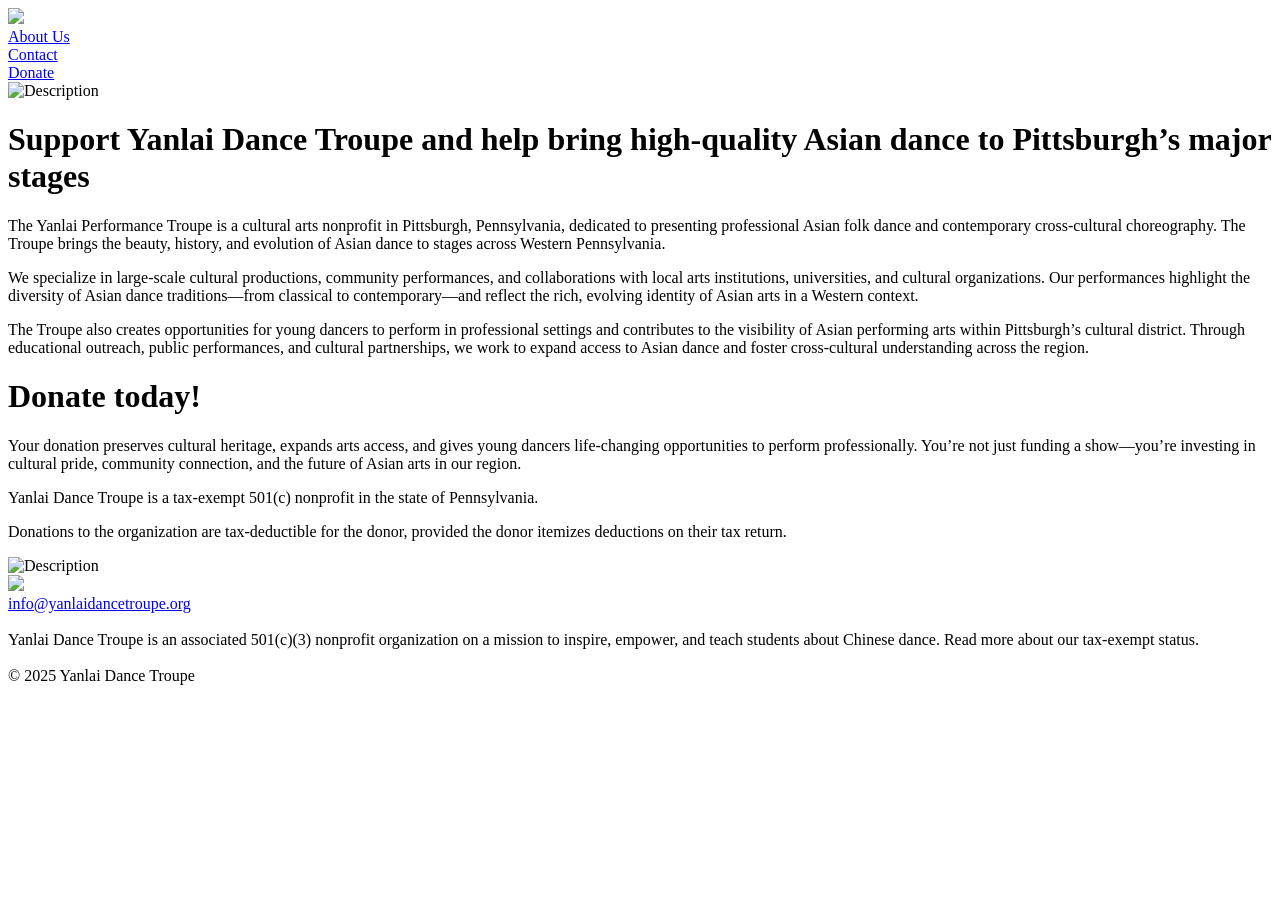
==== index.html @ 10db79b3 "Add files via upload" ====
<!DOCTYPE html>
<html>
<head>
	<title>Yanlai Dance Troupe</title>
	<meta name="viewport" content="width=device-width, initial-scale=1.0">
	
	<link rel="icon" type="image/x-icon" hred="resources/fav.ico">
	<link href="css/styles.css" rel="stylesheet">
</head>

<body>
	<div id="nav">
		<div class="logo">
			<a href="index.html"><img src="resources/logo.png" width="100%"></a></div>
					<div class="page">       </div>
		<div class="page"><a href="info.html">About Us</a></div>
		<div class="page"><a href="contact.html">Contact</a></div>
		<div class="page"><a href="donate.html">Donate</a></div>


	</div>
	
	<div class="container">
  	<img src="resources/hero.jpg" alt="Description" style="width:100%;">
  <div class="overlay-text"><h1>Support Yanlai Dance Troupe and help bring high-quality Asian dance to Pittsburgh’s major stages</h1></div>
</div>
	
	<div class="text">
	
	
	<p>
The Yanlai Performance Troupe is a cultural arts nonprofit in Pittsburgh, Pennsylvania, dedicated to presenting professional Asian folk dance and contemporary cross-cultural choreography. The Troupe brings the beauty, history, and evolution of Asian dance to stages across Western Pennsylvania.
</p>
<p>
We specialize in large-scale cultural productions, community performances, and collaborations with local arts institutions, universities, and cultural organizations. Our performances highlight the diversity of Asian dance traditions—from classical to contemporary—and reflect the rich, evolving identity of Asian arts in a Western context.
</p>
</p>
The Troupe also creates opportunities for young dancers to perform in professional settings and contributes to the visibility of Asian performing arts within Pittsburgh’s cultural district. Through educational outreach, public performances, and cultural partnerships, we work to expand access to Asian dance and foster cross-cultural understanding across the region.
</p>
<h1> Donate today!</h1>
	<p>
Your donation preserves cultural heritage, expands arts access, and gives young dancers life-changing opportunities to perform professionally. You’re not just funding a show—you’re investing in cultural pride, community connection, and the future of Asian arts in our region.</p>
<p>
Yanlai Dance Troupe is a tax-exempt 501(c) nonprofit in the state of Pennsylvania.</p>
<p>
Donations to the organization are tax-deductible for the donor, provided the donor itemizes deductions on their tax return.</p>
</div>

	<img src="resources/watersleeve.jpg" alt="Description" >


	
<div class="footer">
<div class="logo2">
<a href="index.html"><img src="resources/logo2.png"></a></div>
<a href="mailto:info@yanlaidancetroupe.org">info@yanlaidancetroupe.org</a>
<br><br>
Yanlai Dance Troupe is an associated 501(c)(3) nonprofit organization on a mission to inspire, empower, and teach students about Chinese dance. Read more about our tax-exempt status. <br><br>© 2025  Yanlai Dance Troupe
</div>
</body>
</html>
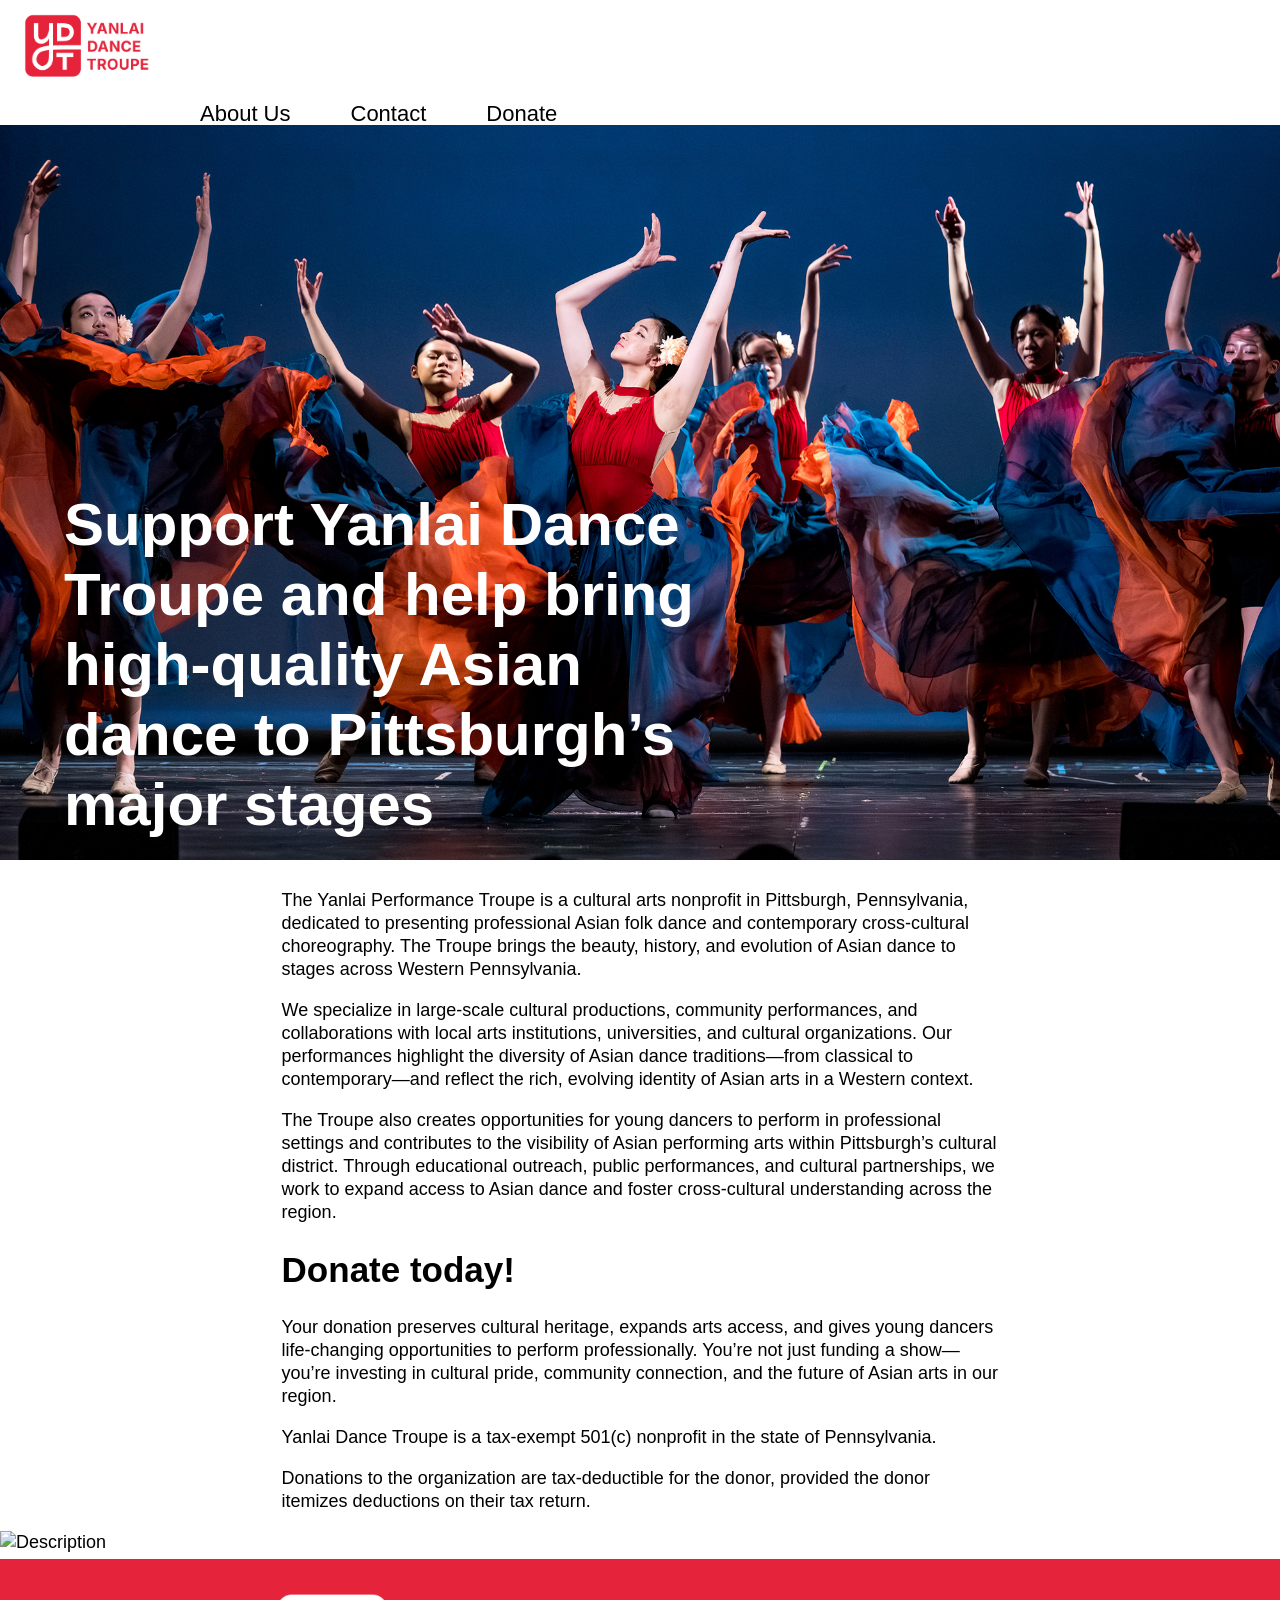
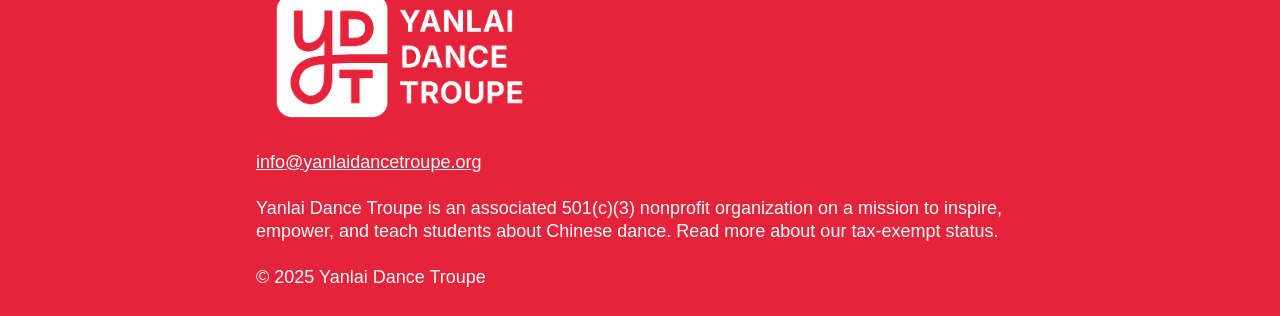
==== commit d78439d6: "Add files via upload" ====
--- a/index.html
+++ b/index.html
@@ -3,15 +3,14 @@
 <head>
 	<title>Yanlai Dance Troupe</title>
 	<meta name="viewport" content="width=device-width, initial-scale=1.0">
-	
-	<link rel="icon" type="image/x-icon" hred="resources/fav.ico">
+	<link rel="icon" type="image/x-icon" hred="resources/fav.png">
 	<link href="css/styles.css" rel="stylesheet">
 </head>
 
 <body>
 	<div id="nav">
 		<div class="logo">
-			<a href="index.html"><img src="resources/logo.png" width="100%"></a></div>
+			<a href="index.html"><img src="resources/logo.png" width="100%" ></a></div>
 					<div class="page">       </div>
 		<div class="page"><a href="info.html">About Us</a></div>
 		<div class="page"><a href="contact.html">Contact</a></div>
@@ -21,7 +20,7 @@
 	</div>
 	
 	<div class="container">
-  	<img src="resources/hero.jpg" alt="Description" style="width:100%;">
+  	<img src="resources/hero.jpg" alt="Description" style="width:100%;" alt="girls in blue and orange skirts dancing">
   <div class="overlay-text"><h1>Support Yanlai Dance Troupe and help bring high-quality Asian dance to Pittsburgh’s major stages</h1></div>
 </div>
 	
--- a/css/styles.css
+++ b/css/styles.css
@@ -0,0 +1,204 @@
+body{
+	margin:0;
+	font-family: sans-serif;
+	font-size: 18px;
+	line-height: 23px;
+	font-weight: 500;
+	background: white;
+}
+a{	color: black;
+	text-decoration: underline;}
+a:hover{
+	
+	cursor: pointer;	}
+
+#nav{
+	width:100%;
+	display:table-cell;
+	font-size:22px;
+	}
+#nav a{
+	text-decoration:none;
+	}
+
+.qr{
+	width:150px;}
+
+.logo{
+	max-width:150px;
+	display:table-cell;
+	padding: 5px;
+	padding-left: 15px;
+	}
+	
+.page{
+	max-width:20%;
+	display:table-cell;
+	text-decoration:none;
+	text-align: right;
+	padding-right:30px;
+	padding-left: 30px;
+	vertical-align: middle;
+	}
+	
+	
+	
+#donate{
+	width:100px;
+	display:table-cell;
+	background:#e5233a;
+	padding:30px;
+	text-align:center;
+	vertical-align: middle;
+	}
+#donate a{
+color:white;}
+
+
+.overlay-text {
+  position: absolute;
+  top: 50%;
+  left: 50%;
+  transform: translate(-90%, -00%);
+  }
+
+.overlay-text h1{
+color:white;
+font-size: 60px;
+line-height:70px;}
+
+.text{
+padding-left: 22%;
+padding-right:22%;
+}
+
+.centertext{
+padding-left: 22%;
+padding-right:22%;
+text-align:center;}
+
+.col{
+column-count:2;}
+
+.pageheader{
+background:#e5233a;
+color:white;
+margin:0;
+padding:30px;}
+.pageheader h1{
+font-size:50px;
+text-align:center;}
+
+h1{
+font-size:35px;
+line-height:45px;
+font-weight: 880;}
+h2{
+font-size:28px;
+line-height:35px;
+font-weight: 880;}
+
+.footer{
+	width:100%;
+	display:table-cell;
+	padding:15px;
+	padding-left:20%;
+	padding-right:20%;
+	color:#FFFFFF;
+	background: #e5233a;
+	padding-bottom:50px;
+	}
+	
+.logo2{
+	max-width:300px;
+	display:table-cell;
+
+	}
+
+.footer a{
+	color:white;}
+
+
+
+img{width:100%;
+	padding-bottom:5px;
+	}
+
+
+/*for mobile*/
+@media only screen and (max-width: 768px) {
+#nav{
+	width:100%;
+	display:table-cell;
+	font-size:18px;
+	padding-left:20px;
+	padding-bottom:20px;
+	}
+
+.page{
+	max-width:20%;
+	display:table-row;
+	text-decoration:none;
+	text-align: left;	;
+	padding-right:30px;
+	padding-left: 30px;
+	}
+	
+.logo{
+	max-width:150px;
+	padding:0;
+	}
+	
+.text{
+padding-left: 3%;
+padding-right:3%;
+}
+
+.centertext{
+padding-left: 3%;
+padding-right:3%;
+}
+
+.footer{
+	width:100%;
+	display:table-cell;
+	padding:15px;
+	padding-left:3%;
+	padding-right:3%;
+	color:#FFFFFF;
+	background: #e5233a;
+	padding-bottom:50px;
+	}
+	
+.overlay-text {
+  position: absolute;
+  top: 50%;
+  left: 50%;
+  transform: translate(-90%, -80%);
+  }
+
+.overlay-text h1{
+color:white;
+font-size: 25px;
+line-height:35px;}
+
+
+h1{
+font-size:30px;
+line-height:40px;}
+
+h2{
+font-size:24px;
+line-height:30px;}
+
+.pageheader{
+padding:15px;}
+.pageheader h1{
+font-size:40px;
+text-align:center;}
+
+.col{
+column-count:1;
+padding-left:3%;
+padding-right:3%;
+}
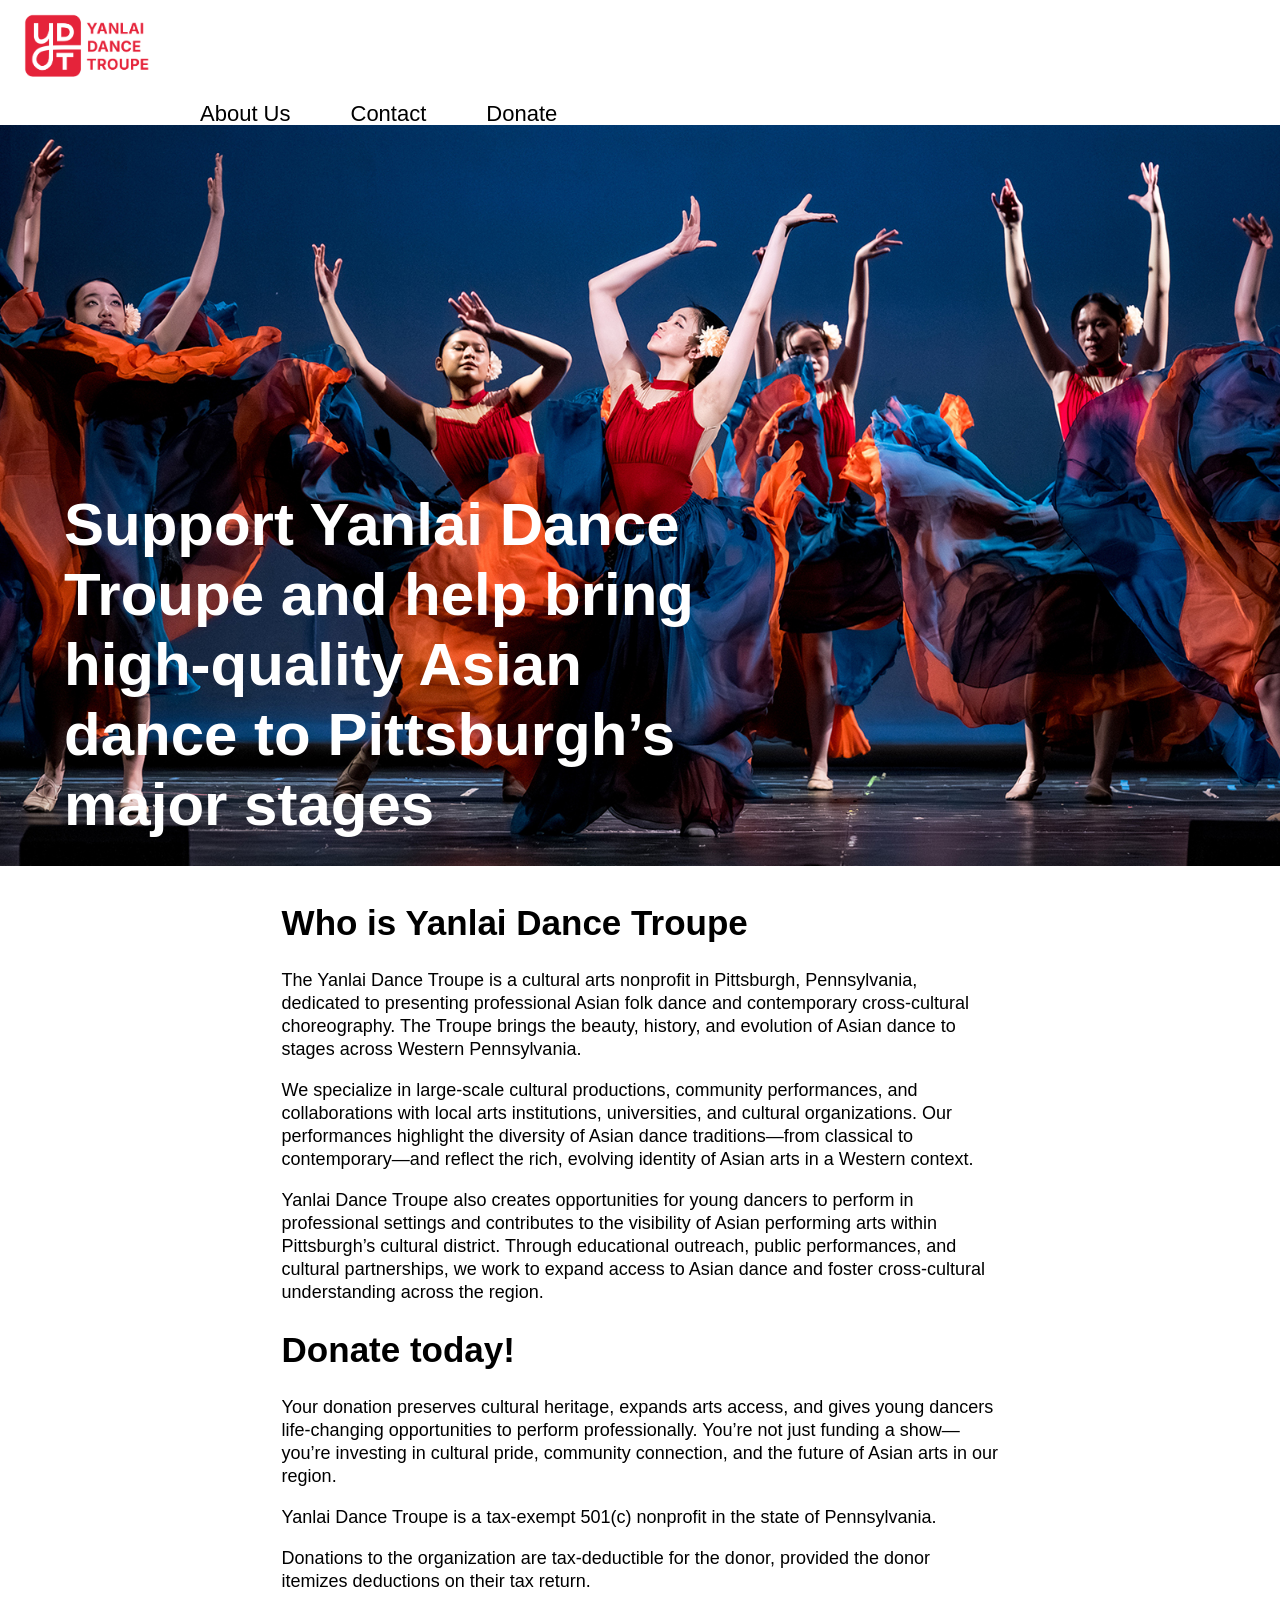
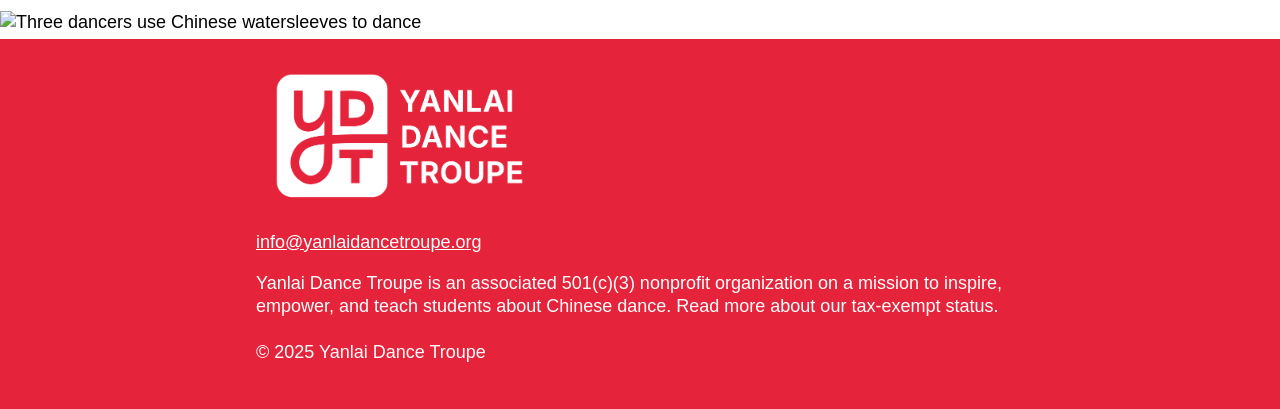
==== commit 0b4da43a: "Add files via upload" ====
--- a/index.html
+++ b/index.html
@@ -26,15 +26,15 @@
 	
 	<div class="text">
 	
-	
+	<h1>Who is Yanlai Dance Troupe</h1>
 	<p>
-The Yanlai Performance Troupe is a cultural arts nonprofit in Pittsburgh, Pennsylvania, dedicated to presenting professional Asian folk dance and contemporary cross-cultural choreography. The Troupe brings the beauty, history, and evolution of Asian dance to stages across Western Pennsylvania.
+The Yanlai Dance Troupe is a cultural arts nonprofit in Pittsburgh, Pennsylvania, dedicated to presenting professional Asian folk dance and contemporary cross-cultural choreography. The Troupe brings the beauty, history, and evolution of Asian dance to stages across Western Pennsylvania.
 </p>
 <p>
 We specialize in large-scale cultural productions, community performances, and collaborations with local arts institutions, universities, and cultural organizations. Our performances highlight the diversity of Asian dance traditions—from classical to contemporary—and reflect the rich, evolving identity of Asian arts in a Western context.
 </p>
 </p>
-The Troupe also creates opportunities for young dancers to perform in professional settings and contributes to the visibility of Asian performing arts within Pittsburgh’s cultural district. Through educational outreach, public performances, and cultural partnerships, we work to expand access to Asian dance and foster cross-cultural understanding across the region.
+Yanlai Dance Troupe also creates opportunities for young dancers to perform in professional settings and contributes to the visibility of Asian performing arts within Pittsburgh’s cultural district. Through educational outreach, public performances, and cultural partnerships, we work to expand access to Asian dance and foster cross-cultural understanding across the region.
 </p>
 <h1> Donate today!</h1>
 	<p>
@@ -43,18 +43,18 @@
 Yanlai Dance Troupe is a tax-exempt 501(c) nonprofit in the state of Pennsylvania.</p>
 <p>
 Donations to the organization are tax-deductible for the donor, provided the donor itemizes deductions on their tax return.</p>
+
 </div>
-
-	<img src="resources/watersleeve.jpg" alt="Description" >
-
+<img src="resources/watersleeve.jpg" alt="Three dancers use Chinese watersleeves to dance" >
 
 	
 <div class="footer">
 <div class="logo2">
 <a href="index.html"><img src="resources/logo2.png"></a></div>
 <a href="mailto:info@yanlaidancetroupe.org">info@yanlaidancetroupe.org</a>
-<br><br>
+<p>
 Yanlai Dance Troupe is an associated 501(c)(3) nonprofit organization on a mission to inspire, empower, and teach students about Chinese dance. Read more about our tax-exempt status. <br><br>© 2025  Yanlai Dance Troupe
+</p>
 </div>
 </body>
 </html>
--- a/css/styles.css
+++ b/css/styles.css
@@ -17,6 +17,8 @@
 	display:table-cell;
 	font-size:22px;
 	}
+
+
 #nav a{
 	text-decoration:none;
 	}
@@ -79,6 +81,22 @@
 
 .col{
 column-count:2;}
+
+.coltext{
+	margin-right: 20%;
+	padding-top: 10%;
+}
+
+.icons{
+	padding-bottom: 50px;
+}
+
+.icon{
+	width: 50px;
+	display: table-cell;
+	text-align: center;
+	padding-right: 10px;
+}
 
 .pageheader{
 background:#e5233a;
@@ -99,8 +117,6 @@
 font-weight: 880;}
 
 .footer{
-	width:100%;
-	display:table-cell;
 	padding:15px;
 	padding-left:20%;
 	padding-right:20%;
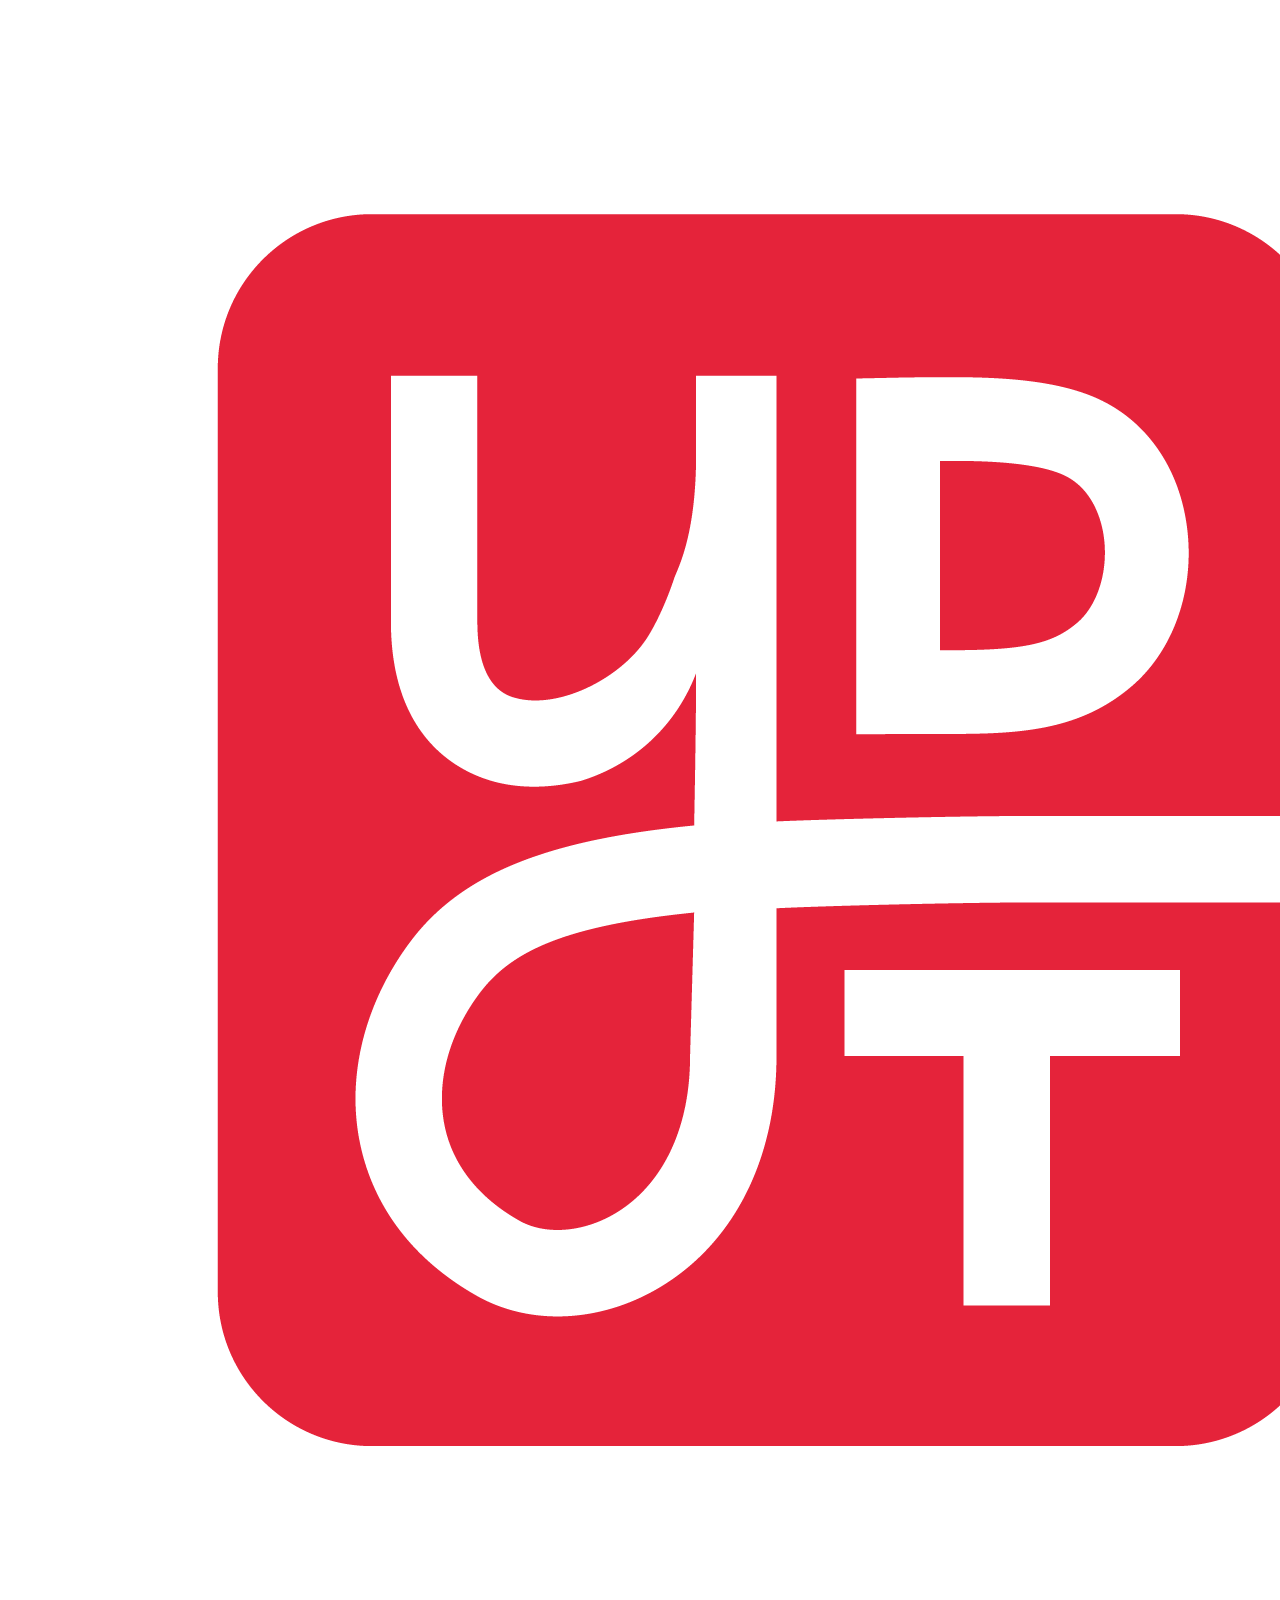
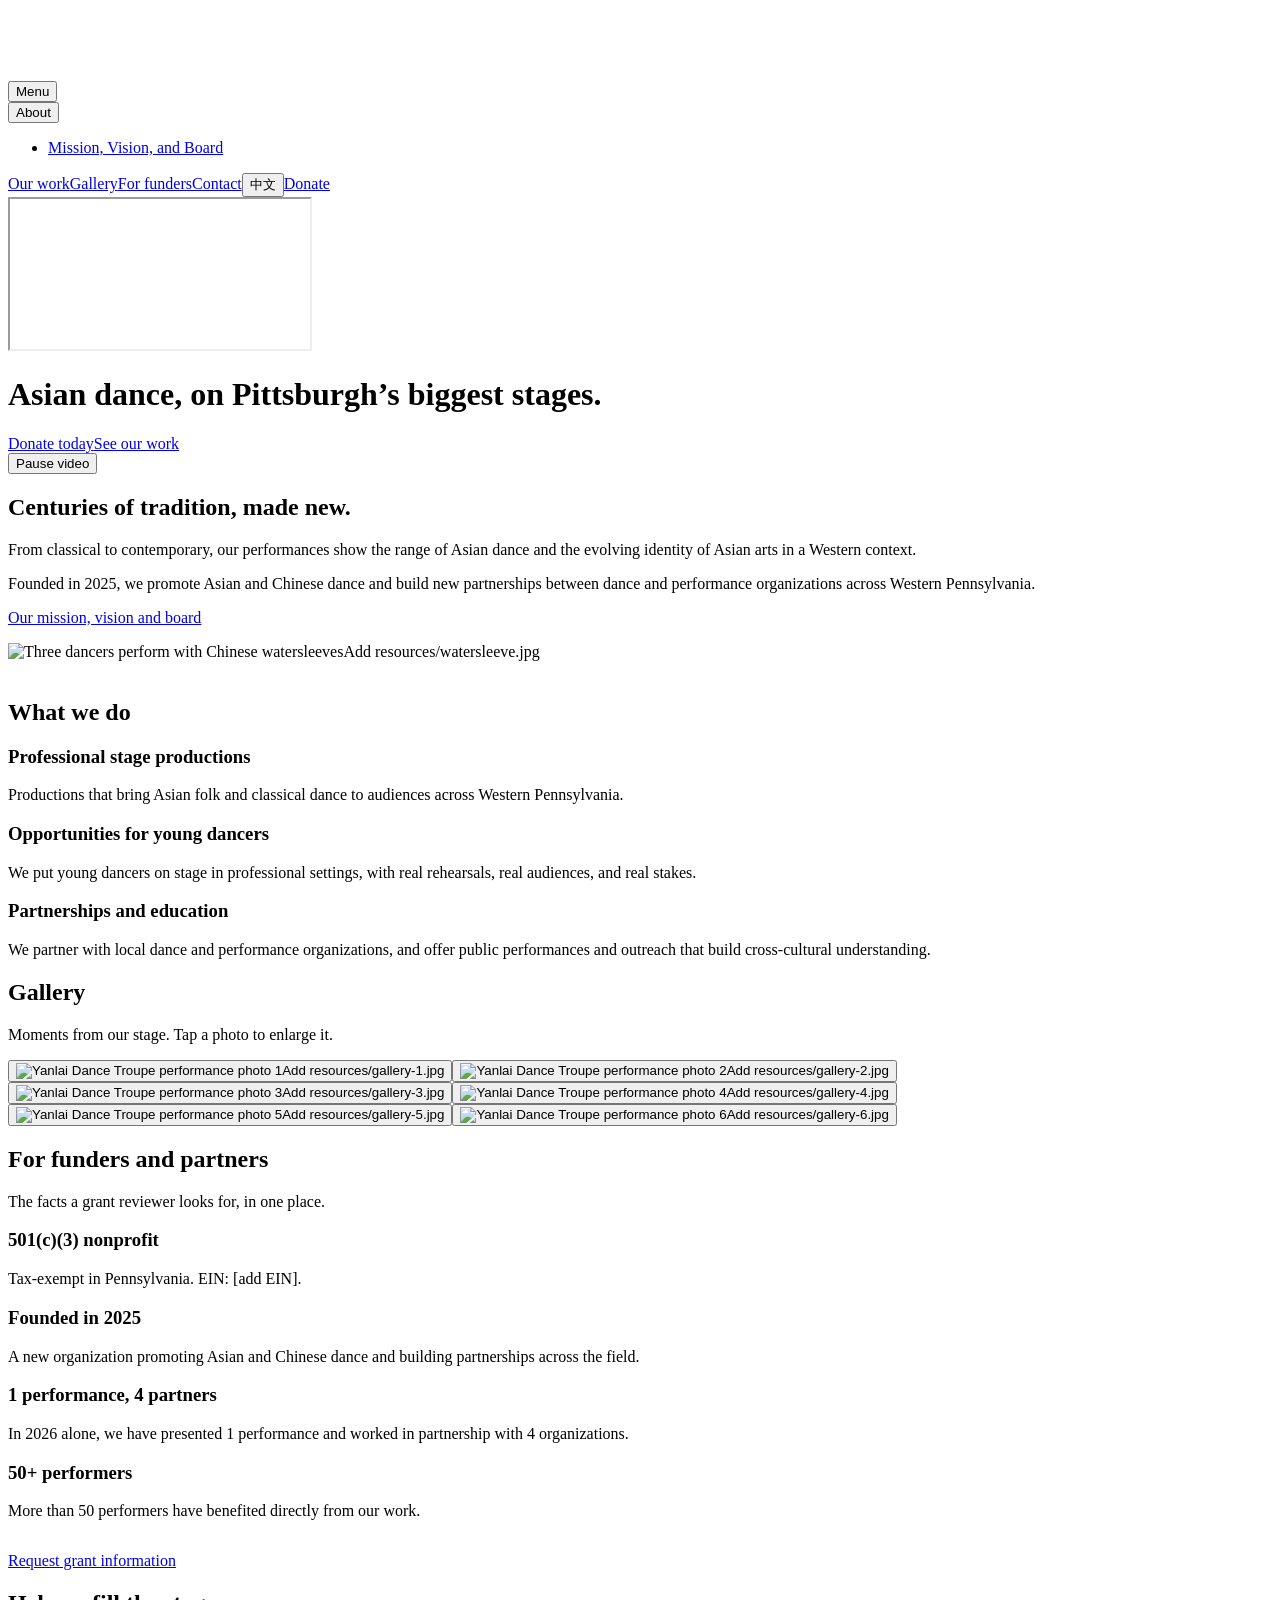
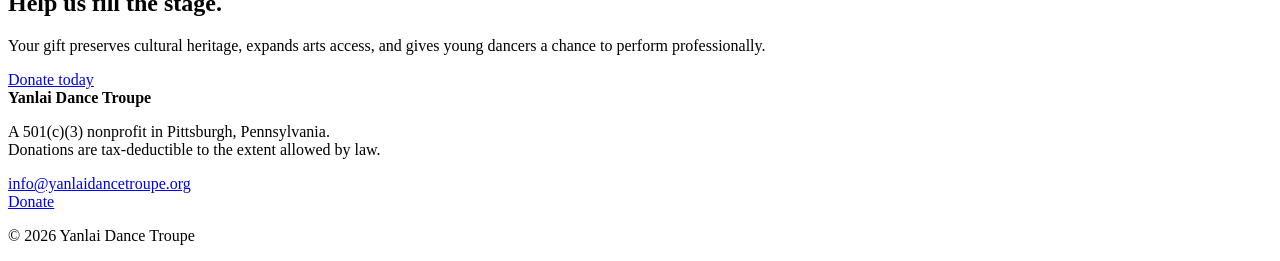
==== commit d1676f60: "Add files via upload" ====
--- a/index.html
+++ b/index.html
@@ -1,60 +1,21 @@
-<!DOCTYPE html>
-<html>
-<head>
-	<title>Yanlai Dance Troupe</title>
-	<meta name="viewport" content="width=device-width, initial-scale=1.0">
-	<link rel="icon" type="image/x-icon" hred="resources/fav.png">
-	<link href="css/styles.css" rel="stylesheet">
-</head>
-
-<body>
-	<div id="nav">
-		<div class="logo">
-			<a href="index.html"><img src="resources/logo.png" width="100%" ></a></div>
-					<div class="page">       </div>
-		<div class="page"><a href="info.html">About Us</a></div>
-		<div class="page"><a href="contact.html">Contact</a></div>
-		<div class="page"><a href="donate.html">Donate</a></div>
-
-
-	</div>
-	
-	<div class="container">
-  	<img src="resources/hero.jpg" alt="Description" style="width:100%;" alt="girls in blue and orange skirts dancing">
-  <div class="overlay-text"><h1>Support Yanlai Dance Troupe and help bring high-quality Asian dance to Pittsburgh’s major stages</h1></div>
-</div>
-	
-	<div class="text">
-	
-	<h1>Who is Yanlai Dance Troupe</h1>
-	<p>
-The Yanlai Dance Troupe is a cultural arts nonprofit in Pittsburgh, Pennsylvania, dedicated to presenting professional Asian folk dance and contemporary cross-cultural choreography. The Troupe brings the beauty, history, and evolution of Asian dance to stages across Western Pennsylvania.
-</p>
-<p>
-We specialize in large-scale cultural productions, community performances, and collaborations with local arts institutions, universities, and cultural organizations. Our performances highlight the diversity of Asian dance traditions—from classical to contemporary—and reflect the rich, evolving identity of Asian arts in a Western context.
-</p>
-</p>
-Yanlai Dance Troupe also creates opportunities for young dancers to perform in professional settings and contributes to the visibility of Asian performing arts within Pittsburgh’s cultural district. Through educational outreach, public performances, and cultural partnerships, we work to expand access to Asian dance and foster cross-cultural understanding across the region.
-</p>
-<h1> Donate today!</h1>
-	<p>
-Your donation preserves cultural heritage, expands arts access, and gives young dancers life-changing opportunities to perform professionally. You’re not just funding a show—you’re investing in cultural pride, community connection, and the future of Asian arts in our region.</p>
-<p>
-Yanlai Dance Troupe is a tax-exempt 501(c) nonprofit in the state of Pennsylvania.</p>
-<p>
-Donations to the organization are tax-deductible for the donor, provided the donor itemizes deductions on their tax return.</p>
-
-</div>
-<img src="resources/watersleeve.jpg" alt="Three dancers use Chinese watersleeves to dance" >
-
-	
-<div class="footer">
-<div class="logo2">
-<a href="index.html"><img src="resources/logo2.png"></a></div>
-<a href="mailto:info@yanlaidancetroupe.org">info@yanlaidancetroupe.org</a>
-<p>
-Yanlai Dance Troupe is an associated 501(c)(3) nonprofit organization on a mission to inspire, empower, and teach students about Chinese dance. Read more about our tax-exempt status. <br><br>© 2025  Yanlai Dance Troupe
-</p>
-</div>
-</body>
-</html>
+<!doctype html><html lang="en"><head><title>Yanlai Dance Troupe | Asian dance in Pittsburgh</title><meta name="description" content="Yanlai Dance Troupe is a Pittsburgh nonprofit presenting professional Asian folk and contemporary dance."><meta charset="utf-8"><meta name="viewport" content="width=device-width,initial-scale=1"><link rel="icon" href="resources/favicon.png" type="image/png"><link rel="icon" href="favicon.ico" sizes="any"><link rel="apple-touch-icon" href="resources/apple-touch-icon.png"><link rel="preconnect" href="https://fonts.googleapis.com"><link rel="preconnect" href="https://fonts.gstatic.com" crossorigin><link href="https://fonts.googleapis.com/css2?family=Archivo:wdth,wght@62..125,400..900&family=Noto+Sans+SC:wght@400;700;900&display=swap" rel="stylesheet"><link rel="stylesheet" href="style.css"></head><body>
+<header><div class="wrap bar"><a class="brand" href="index.html"><img src="resources/logo.png" alt="Yanlai Dance Troupe"></a><button class="menu" aria-expanded="false" aria-label="Menu" data-i18n="menu">Menu</button><nav><div class="dd"><button class="ddb" aria-expanded="false" aria-haspopup="true" data-i18n="n_about">About</button><ul class="ddm"><li><a href="about.html" data-i18n="dd_mvb">Mission, Vision, and Board</a></li></ul></div><a href="index.html#work" data-i18n="n_work">Our work</a><a href="index.html#gallery" data-i18n="n_gal">Gallery</a><a href="index.html#funders" data-i18n="n_fund">For funders</a><a href="index.html#contact" data-i18n="n_contact">Contact</a><button class="lang" id="lang" aria-label="Switch language">中文</button><a class="btn" href="donate.html" data-i18n="n_donate">Donate</a></nav></div></header>
+<main>
+<div class="vhero"><!-- Fallback image if autoplay fails (phones, low-power mode): add resources/hero-fallback.jpg --><div class="vwrap"><iframe id="yt" title="Yanlai Dance Troupe performance highlights" data-src="https://www.youtube.com/embed/o0M8Uhvfxm4?autoplay=1&mute=1&loop=1&playlist=o0M8Uhvfxm4&controls=0&modestbranding=1&playsinline=1&rel=0&iv_load_policy=3&disablekb=1&enablejsapi=1" allow="autoplay; encrypted-media" referrerpolicy="strict-origin-when-cross-origin" tabindex="-1"></iframe></div><div class="vshade"></div><div class="wrap vcopy"><h1 data-i18n="h1">Asian dance, on Pittsburgh&rsquo;s biggest stages.</h1><div class="cta"><a class="btn" href="donate.html" data-i18n="cta1">Donate today</a><a class="btn alt" href="#work" data-i18n="cta2">See our work</a></div></div><button class="vctl" id="vctl" data-i18n="vh_pause">Pause video</button></div>
+<section id="about"><div class="wrap split"><div><h2 data-i18n="a_h">Centuries of tradition, made new.</h2><p class="lead" data-i18n="a_lead">From classical to contemporary, our performances show the range of Asian dance and the evolving identity of Asian arts in a Western context.</p><p style="margin-top:1rem" data-i18n="a_p">Founded in 2025, we promote Asian and Chinese dance and build new partnerships between dance and performance organizations across Western Pennsylvania.</p><p class="more"><a class="btn" href="about.html" data-i18n="a_btn">Our mission, vision and board</a></p></div>
+<div class="pwrap"><div class="photo"><img src="resources/watersleeve.jpg" alt="Three dancers perform with Chinese watersleeves"><span>Add resources/watersleeve.jpg</span></div><img class="mark" src="resources/mark.png" alt="" aria-hidden="true"></div></div></section>
+<section class="do" id="work"><div class="wrap"><h2 data-i18n="w_h">What we do</h2><div class="rows">
+<div class="row"><h3 data-i18n="w1">Professional stage productions</h3><p data-i18n="w1p">Productions that bring Asian folk and classical dance to audiences across Western Pennsylvania.</p></div>
+<div class="row"><h3 data-i18n="w2">Opportunities for young dancers</h3><p data-i18n="w2p">We put young dancers on stage in professional settings, with real rehearsals, real audiences, and real stakes.</p></div>
+<div class="row"><h3 data-i18n="w3">Partnerships and education</h3><p data-i18n="w3p">We partner with local dance and performance organizations, and offer public performances and outreach that build cross-cultural understanding.</p></div></div></div></section>
+<section id="gallery"><div class="wrap"><h2 data-i18n="gal_h">Gallery</h2><p class="lead" data-i18n="gal_p">Moments from our stage. Tap a photo to enlarge it.</p><div class="grid"><button class="g" aria-label="Open photo 1"><img src="resources/gallery-1.jpg" alt="Yanlai Dance Troupe performance photo 1" loading="lazy"><span>Add resources/gallery-1.jpg</span></button><button class="g" aria-label="Open photo 2"><img src="resources/gallery-2.jpg" alt="Yanlai Dance Troupe performance photo 2" loading="lazy"><span>Add resources/gallery-2.jpg</span></button><button class="g" aria-label="Open photo 3"><img src="resources/gallery-3.jpg" alt="Yanlai Dance Troupe performance photo 3" loading="lazy"><span>Add resources/gallery-3.jpg</span></button><button class="g" aria-label="Open photo 4"><img src="resources/gallery-4.jpg" alt="Yanlai Dance Troupe performance photo 4" loading="lazy"><span>Add resources/gallery-4.jpg</span></button><button class="g" aria-label="Open photo 5"><img src="resources/gallery-5.jpg" alt="Yanlai Dance Troupe performance photo 5" loading="lazy"><span>Add resources/gallery-5.jpg</span></button><button class="g" aria-label="Open photo 6"><img src="resources/gallery-6.jpg" alt="Yanlai Dance Troupe performance photo 6" loading="lazy"><span>Add resources/gallery-6.jpg</span></button></div></div></section>
+<section class="stats" id="funders"><div class="wrap"><h2 data-i18n="fu_h">For funders and partners</h2><p class="lead" data-i18n="fu_p">The facts a grant reviewer looks for, in one place.</p><div class="facts">
+<div><h3 data-i18n="fa1">501(c)(3) nonprofit</h3><p data-i18n="fa1p">Tax-exempt in Pennsylvania. EIN: [add EIN].</p></div>
+<div><h3 data-i18n="fa2">Founded in 2025</h3><p data-i18n="fa2p">A new organization promoting Asian and Chinese dance and building partnerships across the field.</p></div>
+<div><h3 data-i18n="fa3">1 performance, 4 partners</h3><p data-i18n="fa3p">In 2026 alone, we have presented 1 performance and worked in partnership with 4 organizations.</p></div>
+<div><h3 data-i18n="fa4">50+ performers</h3><p data-i18n="fa4p">More than 50 performers have benefited directly from our work.</p></div></div>
+<p style="margin-top:2rem"><a class="btn white" href="mailto:info@yanlaidancetroupe.org?subject=Grant%20information%20request" data-i18n="fu_btn">Request grant information</a></p></div></section>
+<section class="give"><!-- Background photo: add resources/give-bg.jpg (tune darkness with --gv-shade in style.css) -->
+<div class="wrap"><h2 data-i18n="g_h">Help us fill the stage.</h2><p class="lead" data-i18n="g_p">Your gift preserves cultural heritage, expands arts access, and gives young dancers a chance to perform professionally.</p><a class="btn white" href="donate.html" data-i18n="cta1">Donate today</a></div></section>
+</main>
+<footer id="contact"><div class="wrap"><div><strong>Yanlai Dance Troupe</strong><p data-i18n="f_org">A 501(c)(3) nonprofit in Pittsburgh, Pennsylvania.<br>Donations are tax-deductible to the extent allowed by law.</p></div><div><p><a href="mailto:info@yanlaidancetroupe.org">info@yanlaidancetroupe.org</a><br><a href="donate.html" data-i18n="n_donate">Donate</a></p><p>&copy; 2026 Yanlai Dance Troupe</p></div></div></footer><dialog id="lb"><button aria-label="Close">&times;</button><img alt=""></dialog><script src="script.js"></script></body></html>
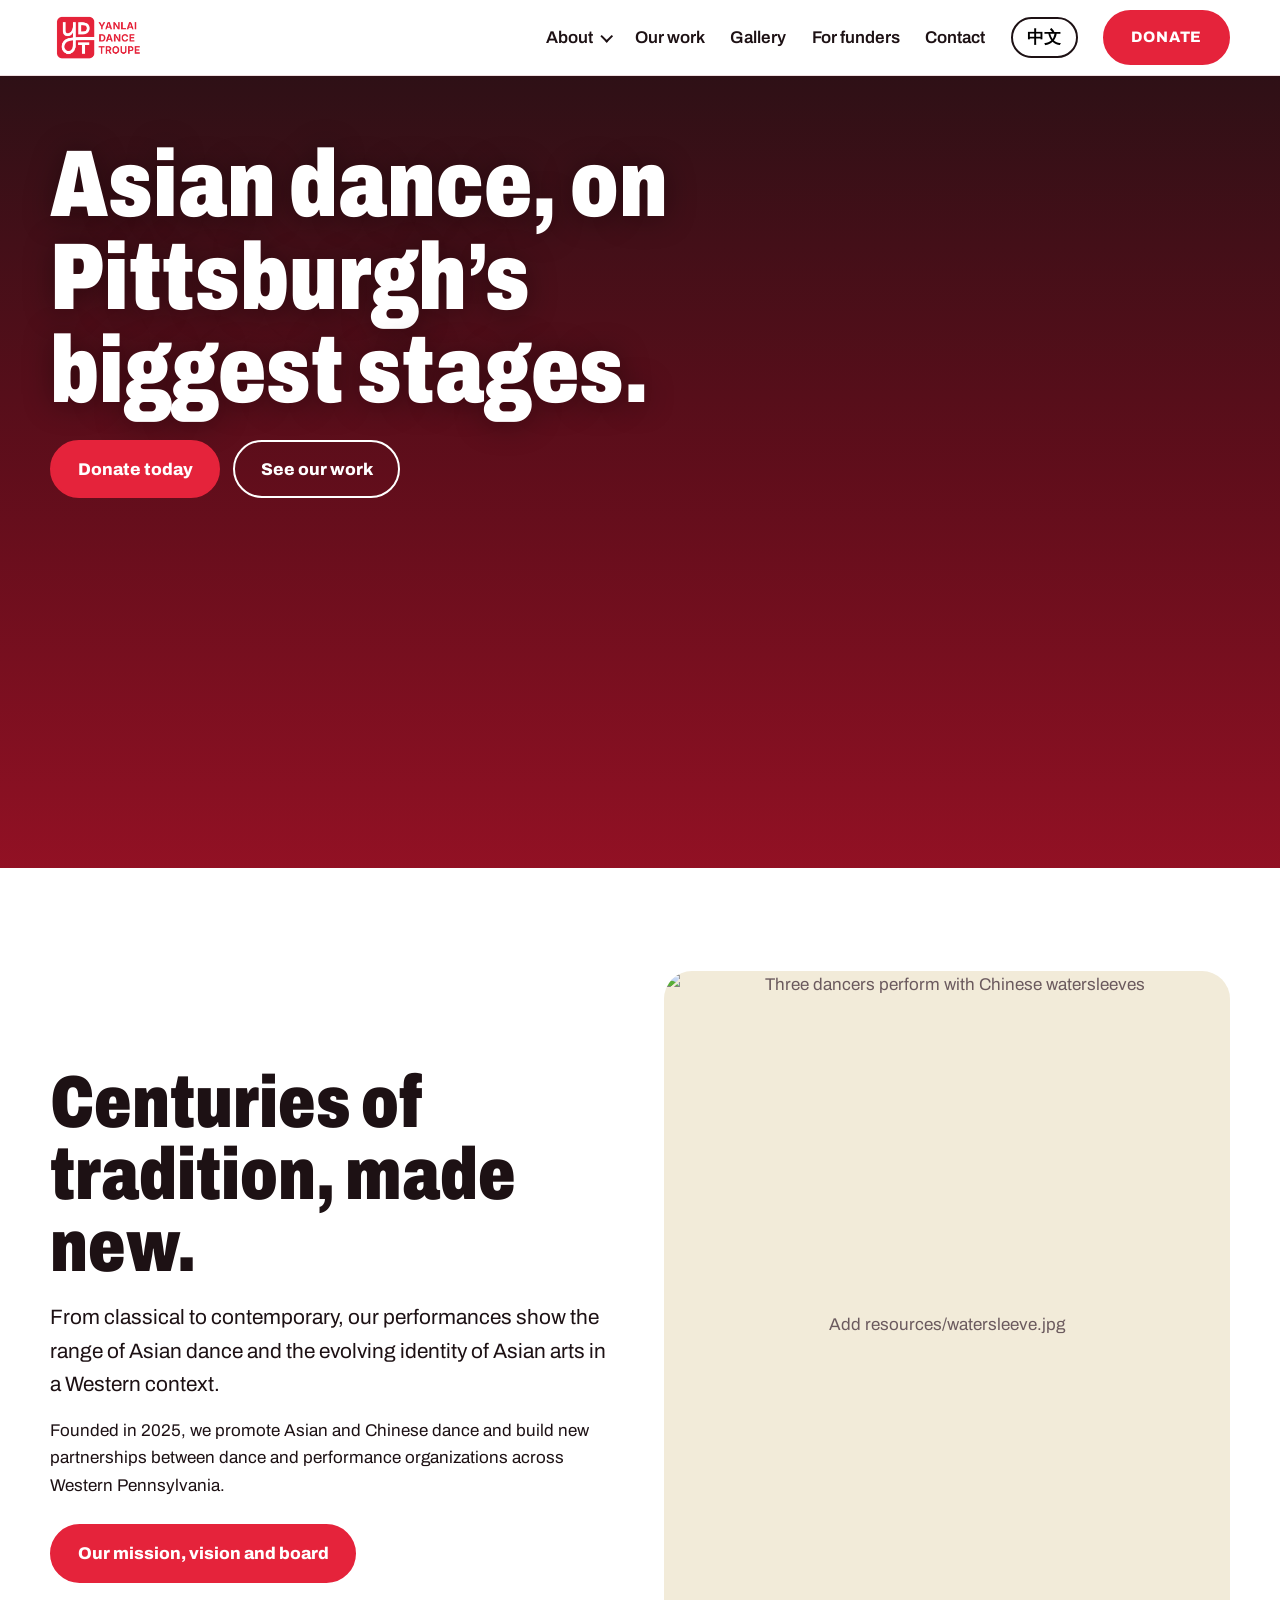
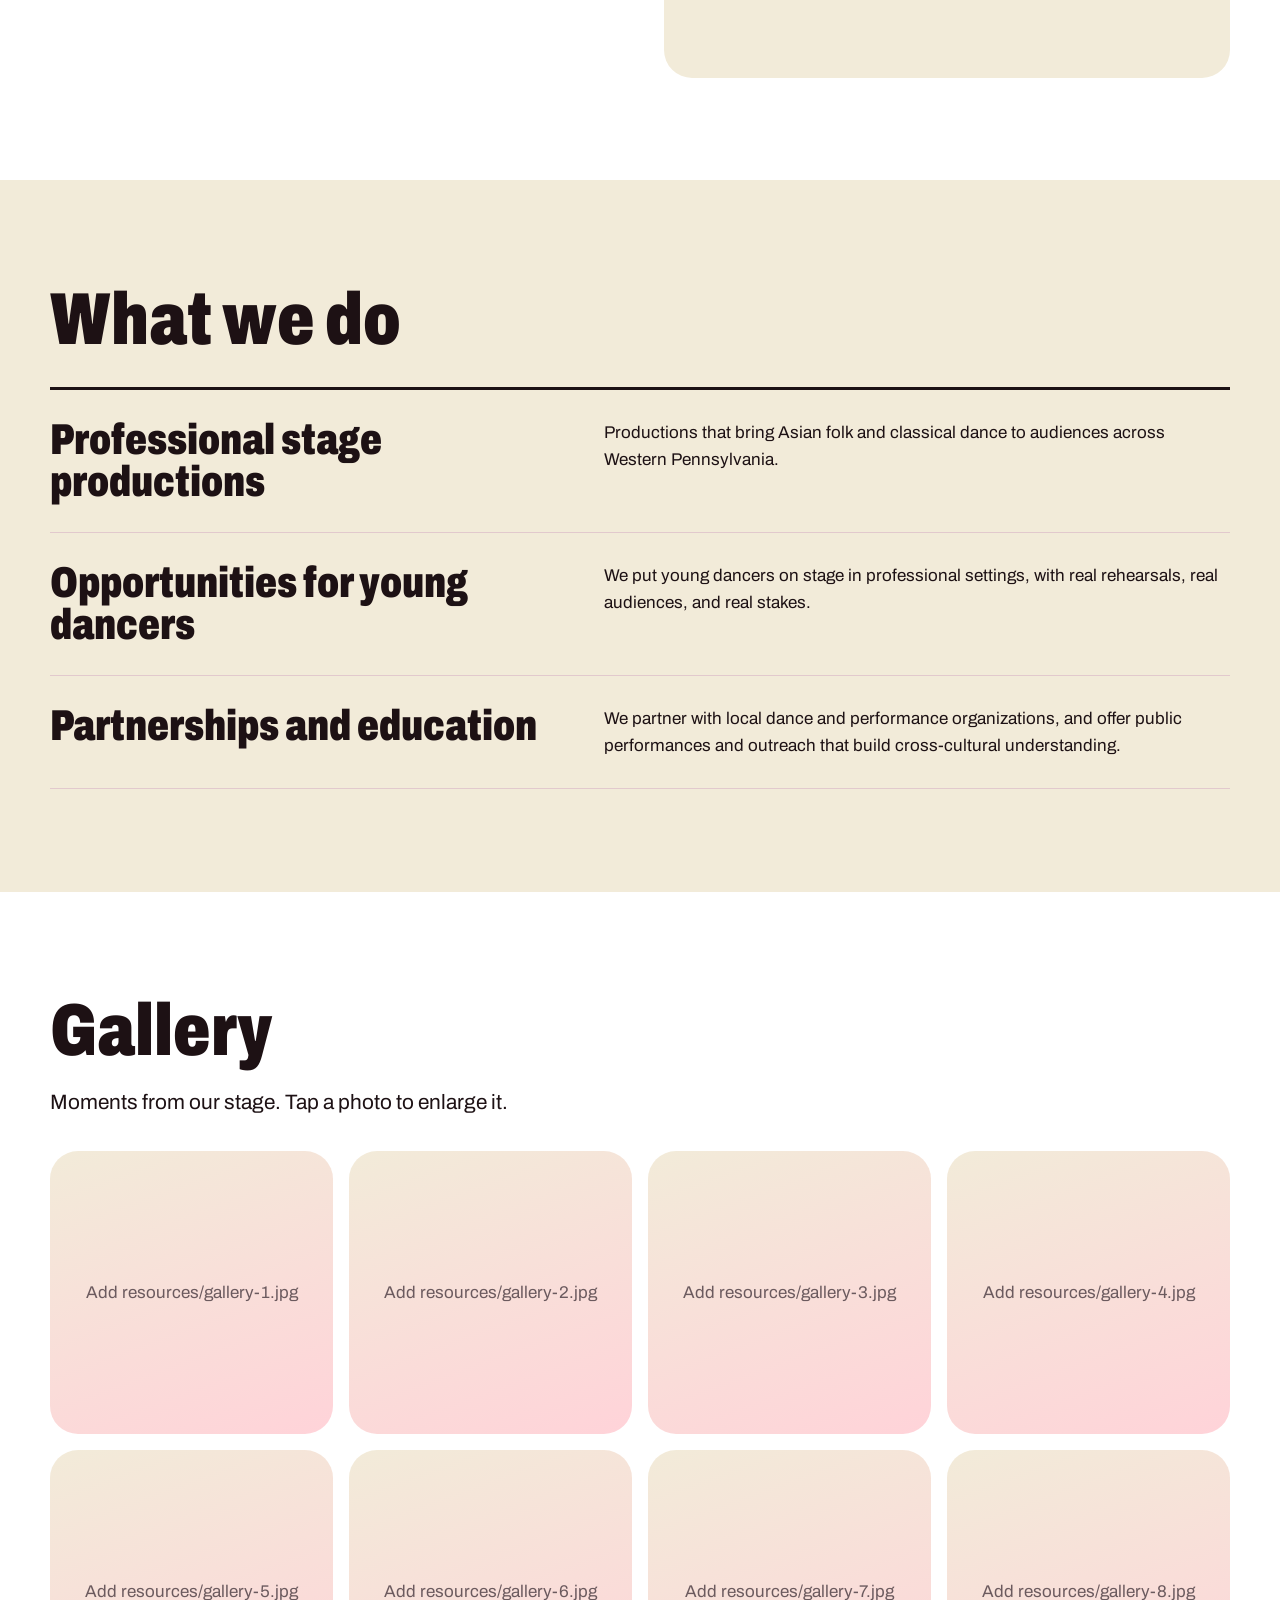
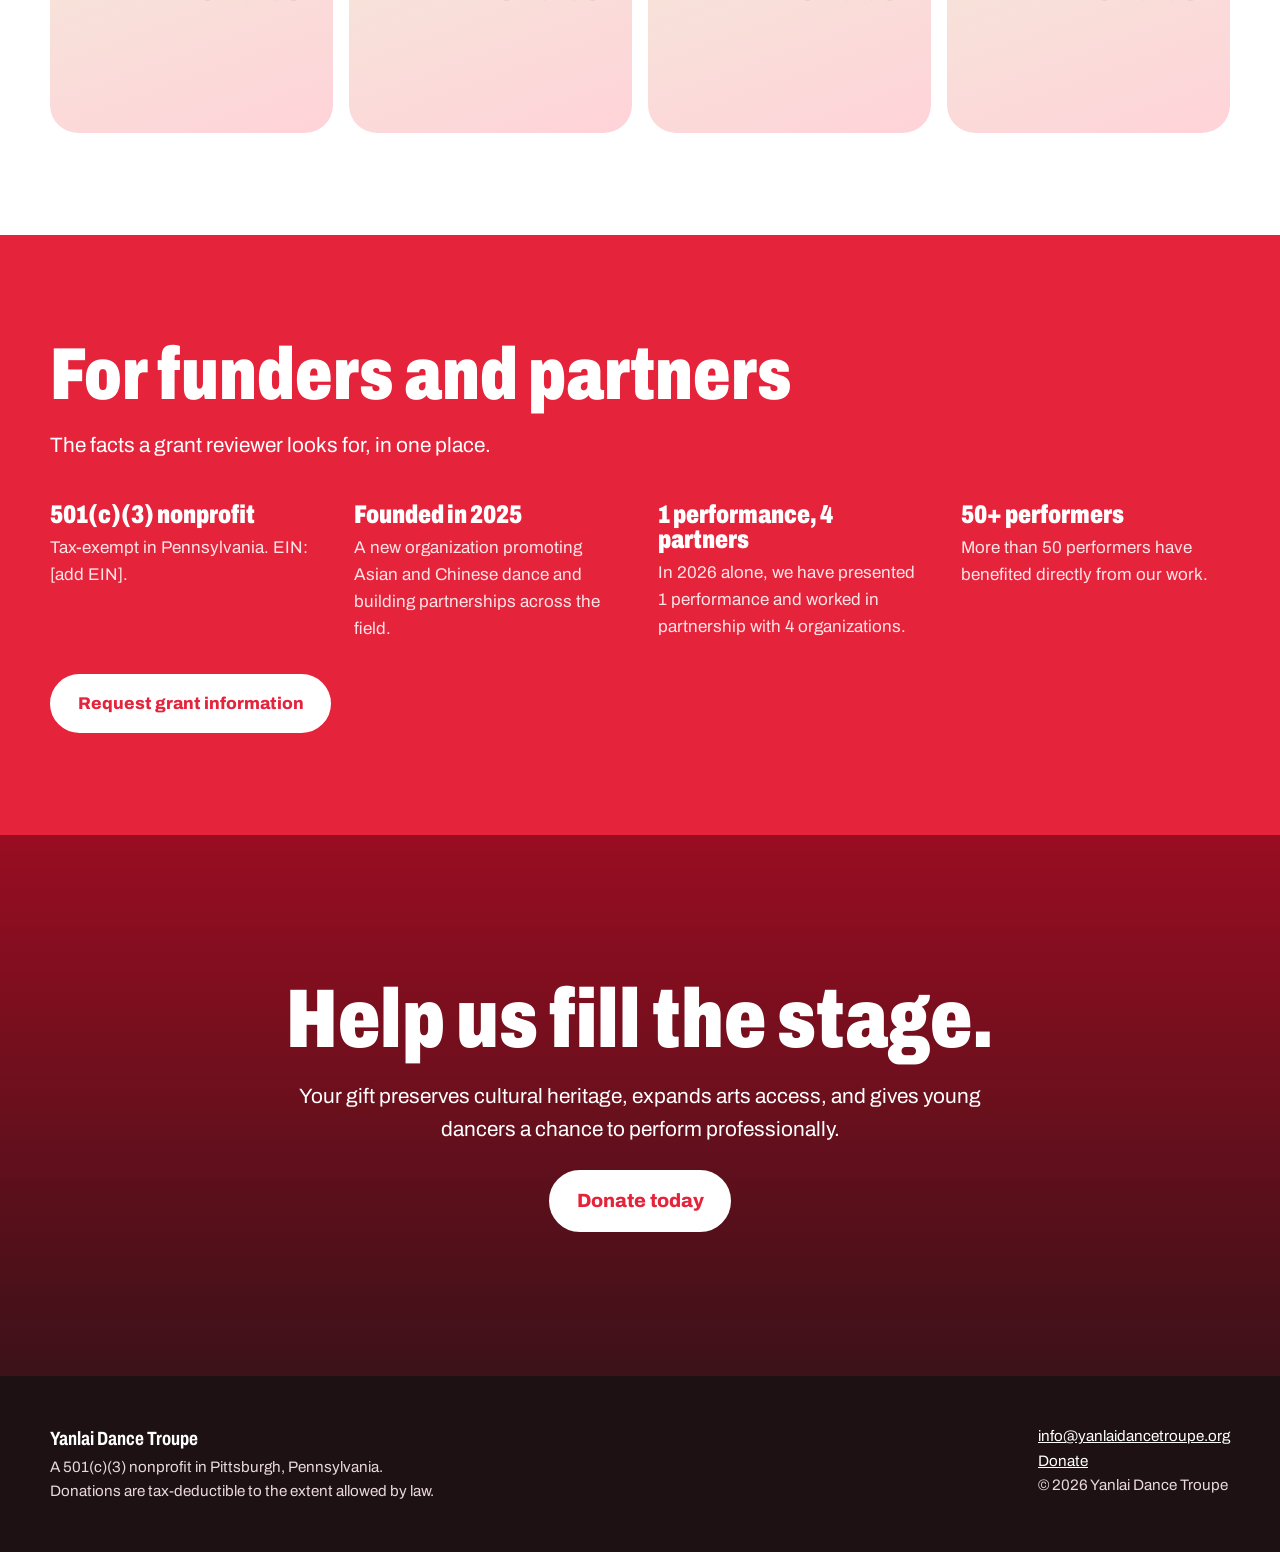
==== commit 5ba68c08: "Add files via upload" ====
--- a/index.html
+++ b/index.html
@@ -1,14 +1,14 @@
 <!doctype html><html lang="en"><head><title>Yanlai Dance Troupe | Asian dance in Pittsburgh</title><meta name="description" content="Yanlai Dance Troupe is a Pittsburgh nonprofit presenting professional Asian folk and contemporary dance."><meta charset="utf-8"><meta name="viewport" content="width=device-width,initial-scale=1"><link rel="icon" href="resources/favicon.png" type="image/png"><link rel="icon" href="favicon.ico" sizes="any"><link rel="apple-touch-icon" href="resources/apple-touch-icon.png"><link rel="preconnect" href="https://fonts.googleapis.com"><link rel="preconnect" href="https://fonts.gstatic.com" crossorigin><link href="https://fonts.googleapis.com/css2?family=Archivo:wdth,wght@62..125,400..900&family=Noto+Sans+SC:wght@400;700;900&display=swap" rel="stylesheet"><link rel="stylesheet" href="style.css"></head><body>
 <header><div class="wrap bar"><a class="brand" href="index.html"><img src="resources/logo.png" alt="Yanlai Dance Troupe"></a><button class="menu" aria-expanded="false" aria-label="Menu" data-i18n="menu">Menu</button><nav><div class="dd"><button class="ddb" aria-expanded="false" aria-haspopup="true" data-i18n="n_about">About</button><ul class="ddm"><li><a href="about.html" data-i18n="dd_mvb">Mission, Vision, and Board</a></li></ul></div><a href="index.html#work" data-i18n="n_work">Our work</a><a href="index.html#gallery" data-i18n="n_gal">Gallery</a><a href="index.html#funders" data-i18n="n_fund">For funders</a><a href="index.html#contact" data-i18n="n_contact">Contact</a><button class="lang" id="lang" aria-label="Switch language">中文</button><a class="btn" href="donate.html" data-i18n="n_donate">Donate</a></nav></div></header>
 <main>
-<div class="vhero"><!-- Fallback image if autoplay fails (phones, low-power mode): add resources/hero-fallback.jpg --><div class="vwrap"><iframe id="yt" title="Yanlai Dance Troupe performance highlights" data-src="https://www.youtube.com/embed/o0M8Uhvfxm4?autoplay=1&mute=1&loop=1&playlist=o0M8Uhvfxm4&controls=0&modestbranding=1&playsinline=1&rel=0&iv_load_policy=3&disablekb=1&enablejsapi=1" allow="autoplay; encrypted-media" referrerpolicy="strict-origin-when-cross-origin" tabindex="-1"></iframe></div><div class="vshade"></div><div class="wrap vcopy"><h1 data-i18n="h1">Asian dance, on Pittsburgh&rsquo;s biggest stages.</h1><div class="cta"><a class="btn" href="donate.html" data-i18n="cta1">Donate today</a><a class="btn alt" href="#work" data-i18n="cta2">See our work</a></div></div><button class="vctl" id="vctl" data-i18n="vh_pause">Pause video</button></div>
+<div class="vhero"><!-- If autoplay is blocked (phones, low-power mode) resources/hero-fallback.jpg shows instead --><div class="vwrap"><video id="hv" autoplay muted loop playsinline preload="auto" aria-hidden="true" tabindex="-1"><source src="resources/herovideo.mp4" type="video/mp4"></video></div><div class="vshade"></div><div class="wrap vcopy"><h1 data-i18n="h1">Asian dance, on Pittsburgh&rsquo;s biggest stages.</h1><div class="cta"><a class="btn" href="donate.html" data-i18n="cta1">Donate today</a><a class="btn alt" href="#work" data-i18n="cta2">See our work</a></div></div><button class="vctl" id="vctl" data-i18n="vh_pause">Pause video</button></div>
 <section id="about"><div class="wrap split"><div><h2 data-i18n="a_h">Centuries of tradition, made new.</h2><p class="lead" data-i18n="a_lead">From classical to contemporary, our performances show the range of Asian dance and the evolving identity of Asian arts in a Western context.</p><p style="margin-top:1rem" data-i18n="a_p">Founded in 2025, we promote Asian and Chinese dance and build new partnerships between dance and performance organizations across Western Pennsylvania.</p><p class="more"><a class="btn" href="about.html" data-i18n="a_btn">Our mission, vision and board</a></p></div>
 <div class="pwrap"><div class="photo"><img src="resources/watersleeve.jpg" alt="Three dancers perform with Chinese watersleeves"><span>Add resources/watersleeve.jpg</span></div><img class="mark" src="resources/mark.png" alt="" aria-hidden="true"></div></div></section>
 <section class="do" id="work"><div class="wrap"><h2 data-i18n="w_h">What we do</h2><div class="rows">
 <div class="row"><h3 data-i18n="w1">Professional stage productions</h3><p data-i18n="w1p">Productions that bring Asian folk and classical dance to audiences across Western Pennsylvania.</p></div>
 <div class="row"><h3 data-i18n="w2">Opportunities for young dancers</h3><p data-i18n="w2p">We put young dancers on stage in professional settings, with real rehearsals, real audiences, and real stakes.</p></div>
 <div class="row"><h3 data-i18n="w3">Partnerships and education</h3><p data-i18n="w3p">We partner with local dance and performance organizations, and offer public performances and outreach that build cross-cultural understanding.</p></div></div></div></section>
-<section id="gallery"><div class="wrap"><h2 data-i18n="gal_h">Gallery</h2><p class="lead" data-i18n="gal_p">Moments from our stage. Tap a photo to enlarge it.</p><div class="grid"><button class="g" aria-label="Open photo 1"><img src="resources/gallery-1.jpg" alt="Yanlai Dance Troupe performance photo 1" loading="lazy"><span>Add resources/gallery-1.jpg</span></button><button class="g" aria-label="Open photo 2"><img src="resources/gallery-2.jpg" alt="Yanlai Dance Troupe performance photo 2" loading="lazy"><span>Add resources/gallery-2.jpg</span></button><button class="g" aria-label="Open photo 3"><img src="resources/gallery-3.jpg" alt="Yanlai Dance Troupe performance photo 3" loading="lazy"><span>Add resources/gallery-3.jpg</span></button><button class="g" aria-label="Open photo 4"><img src="resources/gallery-4.jpg" alt="Yanlai Dance Troupe performance photo 4" loading="lazy"><span>Add resources/gallery-4.jpg</span></button><button class="g" aria-label="Open photo 5"><img src="resources/gallery-5.jpg" alt="Yanlai Dance Troupe performance photo 5" loading="lazy"><span>Add resources/gallery-5.jpg</span></button><button class="g" aria-label="Open photo 6"><img src="resources/gallery-6.jpg" alt="Yanlai Dance Troupe performance photo 6" loading="lazy"><span>Add resources/gallery-6.jpg</span></button></div></div></section>
+<section id="gallery"><div class="wrap"><h2 data-i18n="gal_h">Gallery</h2><p class="lead" data-i18n="gal_p">Moments from our stage. Tap a photo to enlarge it.</p><div class="grid"><button class="g" aria-label="Open photo 1"><img src="resources/gallery-1.jpg" alt="Yanlai Dance Troupe performance photo 1" loading="lazy"><span>Add resources/gallery-1.jpg</span></button><button class="g" aria-label="Open photo 2"><img src="resources/gallery-2.jpg" alt="Yanlai Dance Troupe performance photo 2" loading="lazy"><span>Add resources/gallery-2.jpg</span></button><button class="g" aria-label="Open photo 3"><img src="resources/gallery-3.jpg" alt="Yanlai Dance Troupe performance photo 3" loading="lazy"><span>Add resources/gallery-3.jpg</span></button><button class="g" aria-label="Open photo 4"><img src="resources/gallery-4.jpg" alt="Yanlai Dance Troupe performance photo 4" loading="lazy"><span>Add resources/gallery-4.jpg</span></button><button class="g" aria-label="Open photo 5"><img src="resources/gallery-5.jpg" alt="Yanlai Dance Troupe performance photo 5" loading="lazy"><span>Add resources/gallery-5.jpg</span></button><button class="g" aria-label="Open photo 6"><img src="resources/gallery-6.jpg" alt="Yanlai Dance Troupe performance photo 6" loading="lazy"><span>Add resources/gallery-6.jpg</span></button><button class="g" aria-label="Open photo 7"><img src="resources/gallery-7.jpg" alt="Yanlai Dance Troupe performance photo 7" loading="lazy"><span>Add resources/gallery-7.jpg</span></button><button class="g" aria-label="Open photo 8"><img src="resources/gallery-8.jpg" alt="Yanlai Dance Troupe performance photo 8" loading="lazy"><span>Add resources/gallery-8.jpg</span></button></div></div></section>
 <section class="stats" id="funders"><div class="wrap"><h2 data-i18n="fu_h">For funders and partners</h2><p class="lead" data-i18n="fu_p">The facts a grant reviewer looks for, in one place.</p><div class="facts">
 <div><h3 data-i18n="fa1">501(c)(3) nonprofit</h3><p data-i18n="fa1p">Tax-exempt in Pennsylvania. EIN: [add EIN].</p></div>
 <div><h3 data-i18n="fa2">Founded in 2025</h3><p data-i18n="fa2p">A new organization promoting Asian and Chinese dance and building partnerships across the field.</p></div>
--- a/style.css
+++ b/style.css
@@ -0,0 +1,163 @@
+:root{--red:#E5233B;--red-deep:#B8142B;--ink:#1D1114;--paper:#fff;--blush:#F2EBD9;--muted:#6B5A5E;--r:28px}
+@media(prefers-color-scheme:dark){:root{color-scheme:light}}
+*{box-sizing:border-box;margin:0}
+html{scroll-behavior:smooth}
+body{font-family:"Archivo",system-ui,-apple-system,"Segoe UI",sans-serif;color:var(--ink);background:var(--paper);line-height:1.6;font-size:1.0625rem}
+img{max-width:100%;display:block}
+a{color:inherit}
+:focus-visible{outline:3px solid var(--ink);outline-offset:3px}
+.wrap{width:min(1180px,100% - 2.5rem);margin-inline:auto}
+h1,h2,h3{font-weight:900;font-stretch:75%;line-height:.98;letter-spacing:0;text-transform:none}
+h2{font-size:clamp(2.4rem,6.2vw,4.6rem);margin-bottom:1.2rem}
+p{max-width:62ch}
+/* header */
+header{position:sticky;top:0;z-index:20;background:#fff;border-bottom:1px solid #f0dfe2}
+.bar{display:flex;align-items:center;justify-content:space-between;gap:1rem;padding:.6rem 0}
+.bar img{height:56px;width:auto;display:block}
+nav{display:flex;gap:1.6rem;align-items:center;font-weight:600}
+nav a{text-decoration:none}
+nav a:hover{color:var(--red)}
+.btn{display:inline-block;background:var(--red);color:#fff;font-weight:800;text-decoration:none;padding:.85rem 1.6rem;border-radius:999px;border:2px solid var(--red);transition:transform .2s,background .2s}
+.btn:hover{background:var(--red-deep);transform:translateY(-2px)}
+.btn.alt{background:transparent;color:#fff;border-color:#fff}
+.btn.alt:hover{background:#fff;color:var(--red)}
+.btn.white{background:#fff;color:var(--red);border-color:#fff}
+.btn.white:hover{background:var(--ink);color:#fff;border-color:var(--ink)}
+.menu{display:none;background:none;border:2px solid var(--ink);border-radius:12px;padding:.4rem .8rem;font:inherit;font-weight:700}
+/* hero */
+.hero{background:var(--red);color:#fff;position:relative;overflow:hidden;padding:clamp(3rem,8vw,6rem) 0 0}
+.hero .wrap{display:grid;grid-template-columns:1.15fr .85fr;gap:3rem;align-items:end;position:relative;z-index:2}
+.hero h1{font-size:clamp(3.2rem,10vw,8rem);margin-bottom:1.5rem}
+.hero p{font-size:1.25rem;margin-bottom:2rem}
+.cta{display:flex;gap:.8rem;flex-wrap:wrap;margin-bottom:3rem}
+.frame{aspect-ratio:4/5;border-radius:var(--r) var(--r) 0 0;background:linear-gradient(160deg,var(--red-deep),#7d0c1e);overflow:hidden;position:relative;display:grid;place-items:center;text-align:center;padding:2rem;color:#ffd0d6;font-weight:600}
+.frame img,.frame video{position:absolute;inset:0;width:100%;height:100%;object-fit:cover}
+.ribbon{position:absolute;inset:0;width:100%;height:100%;z-index:1;pointer-events:none}
+.ribbon path{fill:none;stroke:#fff;stroke-width:26;stroke-linecap:round;opacity:.16;stroke-dasharray:2600;stroke-dashoffset:2600;animation:draw 2.6s .2s cubic-bezier(.6,0,.2,1) forwards}
+@keyframes draw{to{stroke-dashoffset:0}}
+/* sections */
+section{padding:clamp(3.5rem,8vw,6.5rem) 0}
+.split{display:grid;grid-template-columns:1fr 1fr;gap:3rem;align-items:center}
+.lead{font-size:1.3rem}
+.photo{border-radius:var(--r);aspect-ratio:4/3;background:var(--blush);overflow:hidden;position:relative;display:grid;place-items:center;color:var(--muted);text-align:center;padding:1rem}
+.photo img{position:absolute;inset:0;width:100%;height:100%;object-fit:cover}
+.do{background:var(--blush)}
+.rows{border-top:3px solid var(--ink);margin-top:2rem}
+.row{display:grid;grid-template-columns:1fr 1.2fr;gap:2rem;padding:1.8rem 0;border-bottom:1px solid #e2c9cd;transition:padding .25s,background .25s}
+.row:hover{padding-left:1.2rem;background:#fff}
+.row h3{font-size:clamp(1.8rem,3.6vw,2.7rem)}.row p.name{font-weight:700;font-size:1.4rem;align-self:center}
+.stats{background:var(--red);color:#fff}
+.facts{display:grid;grid-template-columns:repeat(auto-fit,minmax(230px,1fr));gap:2.2rem;margin-top:2.5rem}
+.facts h3{font-size:1.6rem;margin-bottom:.4rem}
+.facts p{color:#ffe3e6}
+.video{background:var(--ink);color:#fff}
+.vbox{aspect-ratio:16/9;border-radius:var(--r);background:#2b1a1e;display:grid;place-items:center;color:#c9b3b8;text-align:center;overflow:hidden;position:relative;padding:1rem}
+.vbox iframe,.vbox video{position:absolute;inset:0;width:100%;height:100%;border:0}
+.give{text-align:center}
+.give p{margin-inline:auto}
+.give .btn{margin-top:1.5rem;font-size:1.2rem}
+/* donate */
+.zelle{background:var(--blush);border-radius:var(--r);padding:2rem}
+.zelle ol{padding-left:1.2rem;display:grid;gap:.7rem;margin:1rem 0 1.5rem}
+.id{display:flex;gap:.7rem;align-items:center;flex-wrap:wrap;background:#fff;border:2px dashed var(--red);border-radius:16px;padding:1rem 1.2rem;font-weight:800;font-size:1.2rem}
+.id button{font:inherit;font-weight:700;background:var(--ink);color:#fff;border:0;border-radius:999px;padding:.5rem 1.1rem;cursor:pointer}
+.note{font-size:.95rem;color:var(--muted);margin-top:1rem}
+footer{background:var(--ink);color:#e9d9dc;padding:3rem 0;font-size:.95rem}
+footer .wrap{display:flex;justify-content:space-between;gap:2rem;flex-wrap:wrap}
+footer strong{color:#fff;font-size:1.2rem;font-stretch:75%}
+footer a{color:#fff}
+@media(max-width:820px){.hero .wrap,.split,.row{grid-template-columns:1fr}.frame{aspect-ratio:16/11}.menu{display:block}nav{display:none;position:absolute;top:100%;left:0;right:0;background:#fff;flex-direction:column;padding:1.2rem;border-bottom:1px solid #f0dfe2}nav.open{display:flex}}
+@media(prefers-reduced-motion:reduce){.ribbon path{animation:none;stroke-dashoffset:0}html{scroll-behavior:auto}}
+/* language + gallery */
+.lang{font:inherit;font-weight:800;background:none;border:2px solid var(--ink);border-radius:999px;padding:.3rem .9rem;cursor:pointer}
+.lang:hover{background:var(--ink);color:#fff}
+body.zh{font-family:"Archivo","Noto Sans SC","PingFang SC","Microsoft YaHei",sans-serif;line-height:1.75}
+body.zh h1,body.zh h2,body.zh h3{letter-spacing:0;line-height:1.2;font-stretch:100%}
+.grid{display:grid;grid-template-columns:repeat(3,1fr);grid-auto-rows:220px;gap:1rem;margin-top:2rem}
+.g{position:relative;border:0;padding:0;border-radius:var(--r);overflow:hidden;background:linear-gradient(160deg,var(--blush),#ffd3d9);color:var(--muted);font:inherit;cursor:zoom-in;display:grid;place-items:center;text-align:center}
+.g img{position:absolute;inset:0;width:100%;height:100%;object-fit:cover;transition:transform .5s}
+.g:hover img{transform:scale(1.05)}
+.g:nth-child(1){grid-row:span 2}.g:nth-child(4){grid-column:span 2}
+dialog{border:0;border-radius:var(--r);padding:0;max-width:min(92vw,1100px);background:transparent}
+dialog::backdrop{background:rgba(29,17,20,.88)}
+dialog img{max-height:86vh;border-radius:var(--r)}
+dialog button{position:absolute;top:.8rem;right:.8rem;font:inherit;font-weight:800;background:#fff;border:0;border-radius:999px;padding:.4rem 1rem;cursor:pointer}
+@media(max-width:820px){.grid{grid-template-columns:1fr 1fr;grid-auto-rows:170px}.g:nth-child(1){grid-row:span 1}.g:nth-child(4){grid-column:span 1}}
+
+.lead.big{font-size:clamp(1.25rem,2.4vw,1.7rem);line-height:1.5;max-width:56ch}
+.more{margin-top:1.6rem}
+.sub .hero{padding-bottom:3.5rem}.sub h1{margin:0}
+
+/* header dropdown */
+.dd{position:relative}
+.ddb{font:inherit;font-weight:600;background:none;border:0;cursor:pointer;color:inherit;padding:0}
+.ddb::after{content:"";display:inline-block;margin-left:.45rem;width:.45rem;height:.45rem;border:solid currentColor;border-width:0 2px 2px 0;transform:rotate(45deg) translateY(-3px)}
+.ddb:hover{color:var(--red)}
+.ddm{display:none;position:absolute;top:100%;left:-1rem;min-width:270px;background:#fff;border:1px solid #f0dfe2;border-radius:18px;padding:.5rem;list-style:none;box-shadow:0 16px 40px rgba(29,17,20,.14);z-index:30}
+.ddm a{display:block;padding:.7rem 1rem;border-radius:12px}
+.ddm a:hover{background:var(--blush)}
+.dd.open .ddm{display:block}
+@media(hover:hover) and (min-width:821px){.dd:hover .ddm{display:block}}
+@media(max-width:820px){.ddm{position:static;box-shadow:none;border:0;padding:.3rem 0 0 .8rem}}
+/* video hero */
+.vhero{position:relative;height:clamp(560px,88vh,900px);overflow:hidden;color:#fff;background:url(resources/hero-fallback.jpg) center/cover,#7d0c1e}
+.vwrap{position:absolute;inset:0;overflow:hidden}
+.vwrap video{position:absolute;inset:0;width:100%;height:100%;object-fit:cover}
+.vshade{position:absolute;inset:0;background:linear-gradient(180deg,rgba(29,17,20,.82) 0%,rgba(29,17,20,.3) 50%,rgba(229,35,59,.2) 100%)}
+.vcopy{position:absolute;left:50%;transform:translateX(-50%);bottom:clamp(2rem,7vh,4.5rem);z-index:2}
+.vcopy h1{font-size:clamp(2.8rem,7.4vw,6.2rem);max-width:15ch;margin-bottom:1.4rem;text-shadow:0 2px 30px rgba(0,0,0,.4)}
+.vcopy .cta{margin:0}
+.vctl{position:absolute;right:1.2rem;bottom:1.2rem;z-index:3;font:inherit;font-size:.9rem;font-weight:700;color:#fff;background:rgba(29,17,20,.55);border:1.5px solid rgba(255,255,255,.7);border-radius:999px;padding:.4rem 1rem;cursor:pointer}
+.vctl:hover{background:#fff;color:var(--ink)}
+.vctl[hidden]{display:none}
+
+/* hero video fades in only once playing; fallback image shows otherwise */
+.vwrap{opacity:0;transition:opacity .8s}
+.vhero.playing .vwrap{opacity:1}
+.vhero:not(.playing) .vctl{display:none}
+.vcopy{bottom:clamp(2rem,7vh,4.5rem)}
+/* "Help us fill the stage": photo background (resources/give-bg.jpg) */
+:root{--gv-shade:linear-gradient(rgba(142,10,30,.74),rgba(29,17,20,.8))}
+.give{color:#fff;background:var(--gv-shade),url(resources/give-bg.jpg) center/cover,var(--red-deep);padding:clamp(5rem,12vw,9rem) 0}
+.give h2{font-size:clamp(2.6rem,7vw,5.2rem)}
+.give p{color:#fff}
+
+/* hero text: top left */
+.vcopy{top:clamp(2.2rem,7vh,4.5rem);bottom:auto}
+/* chop mark overlapping the watersleeve photo */
+#about{overflow-x:clip}
+.pwrap{position:relative}
+.mark{--tilt:-9deg;position:absolute;z-index:2;right:-8%;bottom:-9%;width:clamp(144px,34.5%,255px);height:auto;opacity:0;transform:rotate(var(--tilt))}
+.mark.in{animation:chop .6s cubic-bezier(.22,.8,.3,1) both}
+@keyframes chop{
+  0%{opacity:0;transform:translateY(-46px) scale(1.9) rotate(calc(var(--tilt) - 9deg));filter:blur(7px)}
+  50%{opacity:1;transform:translateY(0) scale(.9) rotate(var(--tilt));filter:blur(0)}
+  68%{transform:scale(1.05) rotate(var(--tilt))}
+  84%{transform:scale(.99) rotate(var(--tilt))}
+  100%{opacity:1;transform:scale(1) rotate(var(--tilt));filter:blur(0)}}
+@media(prefers-reduced-motion:reduce){.mark{opacity:1;animation:none}.mark.in{animation:none}}
+
+/* nav Donate button in caps */
+nav a.btn{text-transform:uppercase;letter-spacing:.06em;font-size:.95rem}
+
+/* gallery: every tile the same square crop (full photo shows in the lightbox) */
+.grid{grid-template-columns:repeat(4,1fr);grid-auto-rows:auto}
+.g{aspect-ratio:1/1}
+.g:nth-child(n){grid-row:auto;grid-column:auto}
+.g:nth-child(2) img{object-position:50% 62%}
+.g:nth-child(6) img{object-position:38% 50%}
+.g:nth-child(7) img{object-position:30% 50%}
+.g:nth-child(8) img{object-position:50% 55%}
+@media(max-width:820px){.grid{grid-template-columns:1fr 1fr;grid-auto-rows:auto}}
+/* about photo is a portrait */
+.photo{aspect-ratio:4/5}
+
+/* Zelle QR */
+.qr{margin:1.8rem 0 0;width:min(275px,100%)}
+.qr img{width:100%;height:auto;border-radius:var(--r);border:1px solid #e6d9db}
+.qr figcaption{margin-top:.6rem;font-weight:600;color:var(--muted);font-size:.95rem}
+/* lightbox: photo centered in the middle of the screen */
+dialog#lb{position:fixed;inset:0;width:100%;height:100%;max-width:none;max-height:none;margin:0;padding:1.5rem;background:transparent;overflow:hidden}
+dialog#lb[open]{display:grid;place-items:center}
+dialog#lb img{display:block;width:auto;height:auto;max-width:min(94vw,1300px);max-height:88vh;object-fit:contain;margin:auto}
+dialog#lb button{position:absolute;top:1rem;right:1rem}
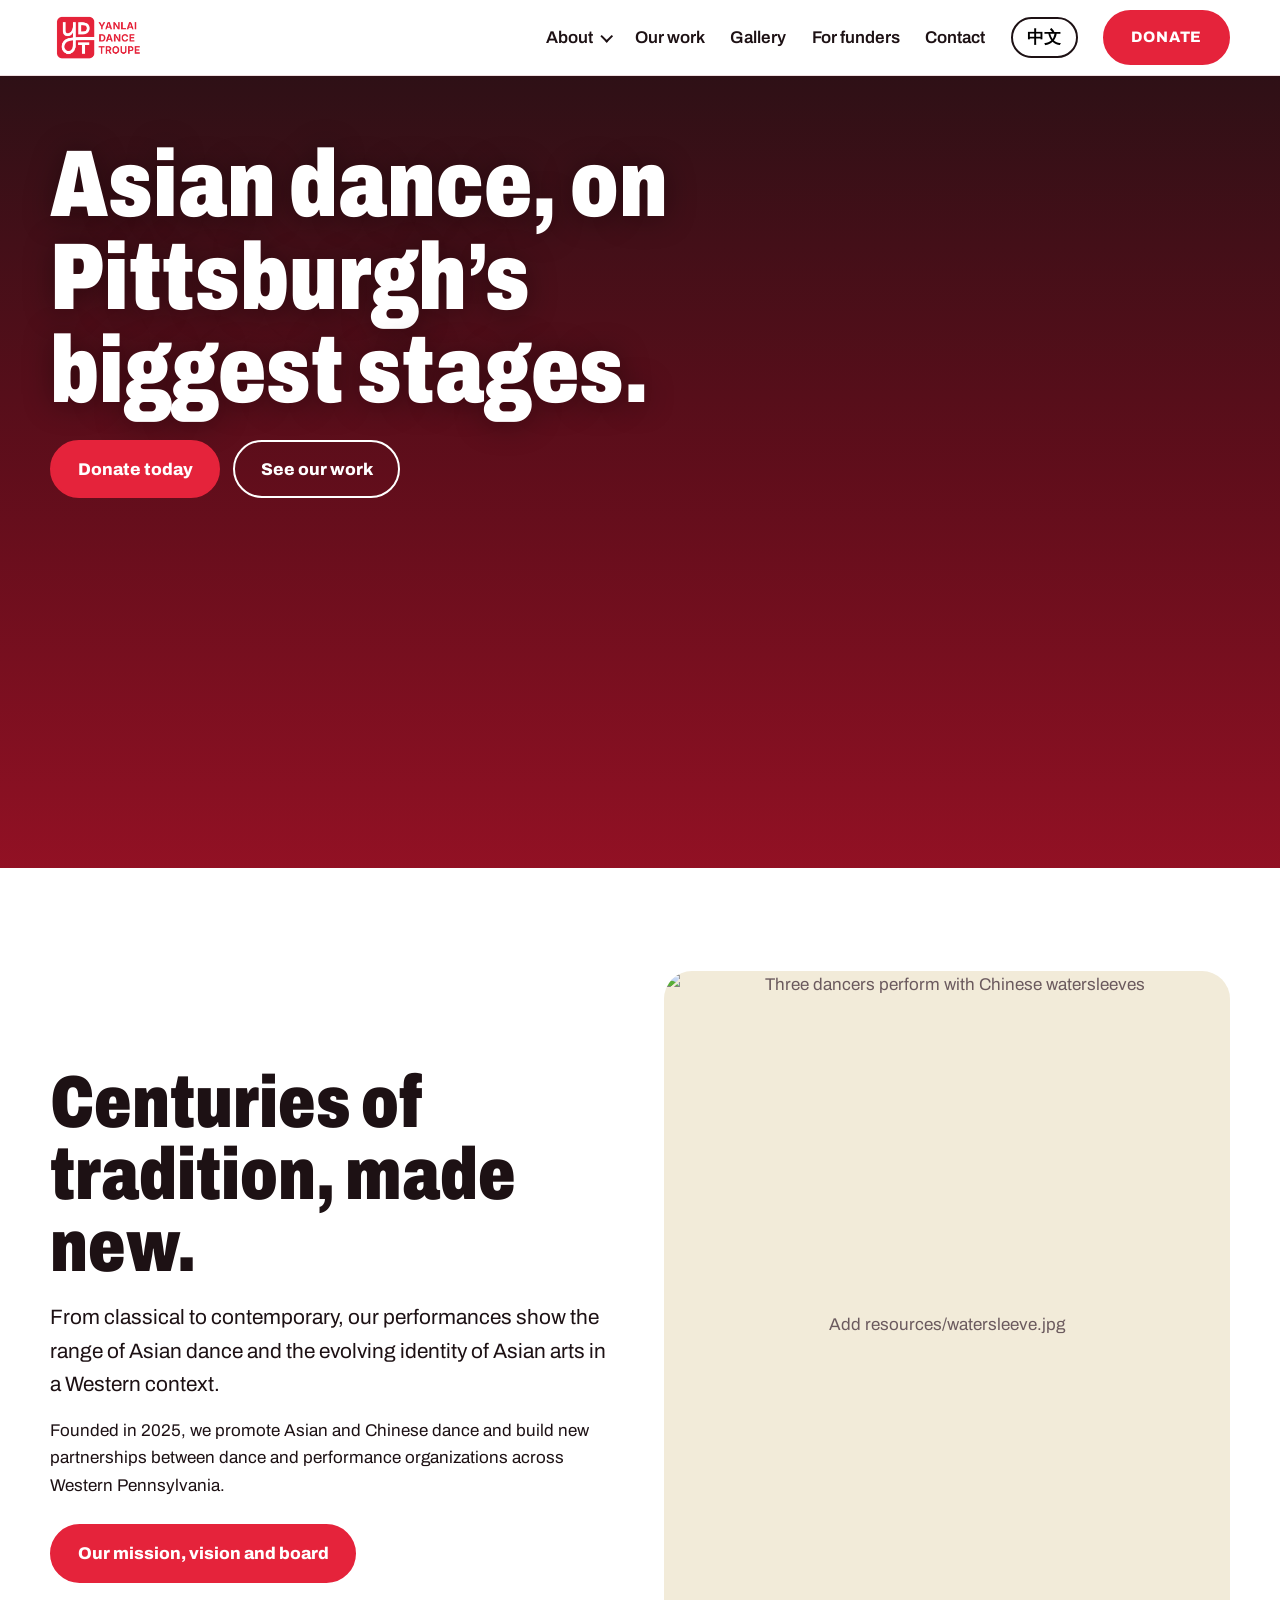
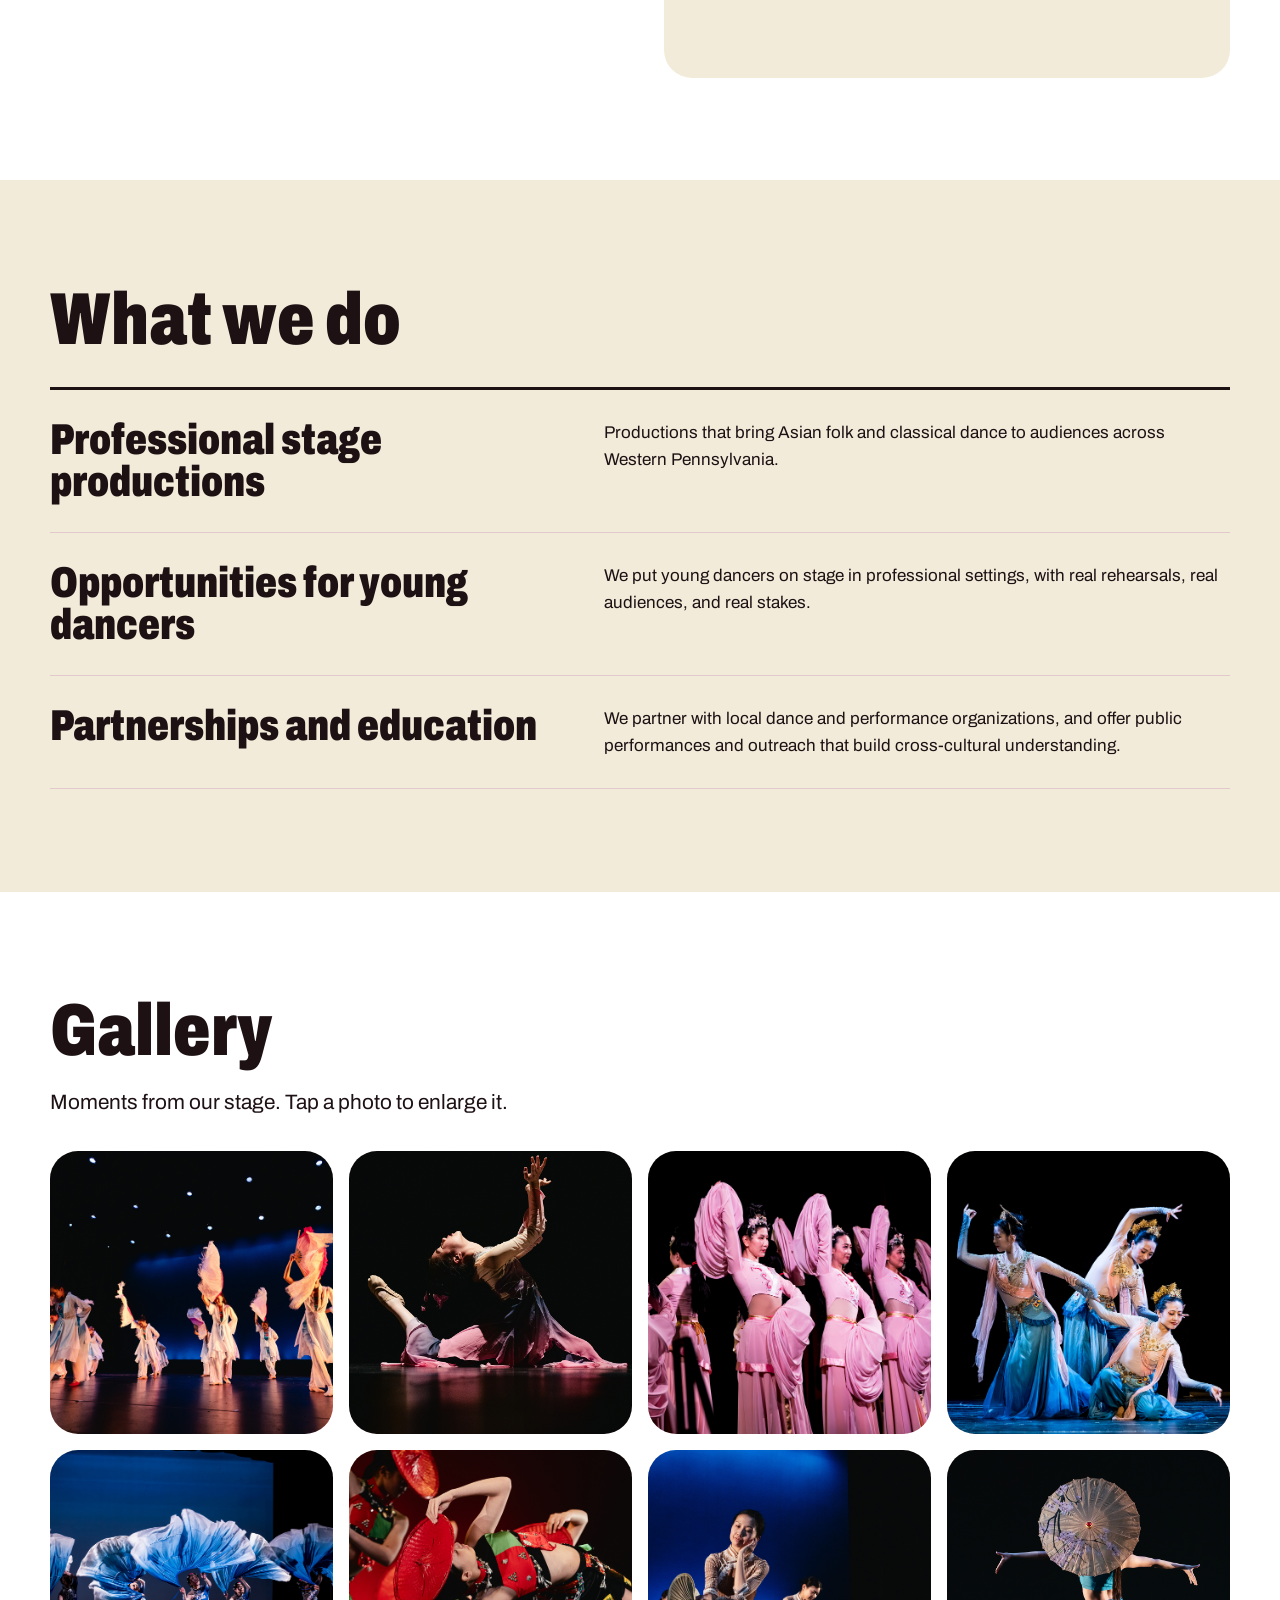
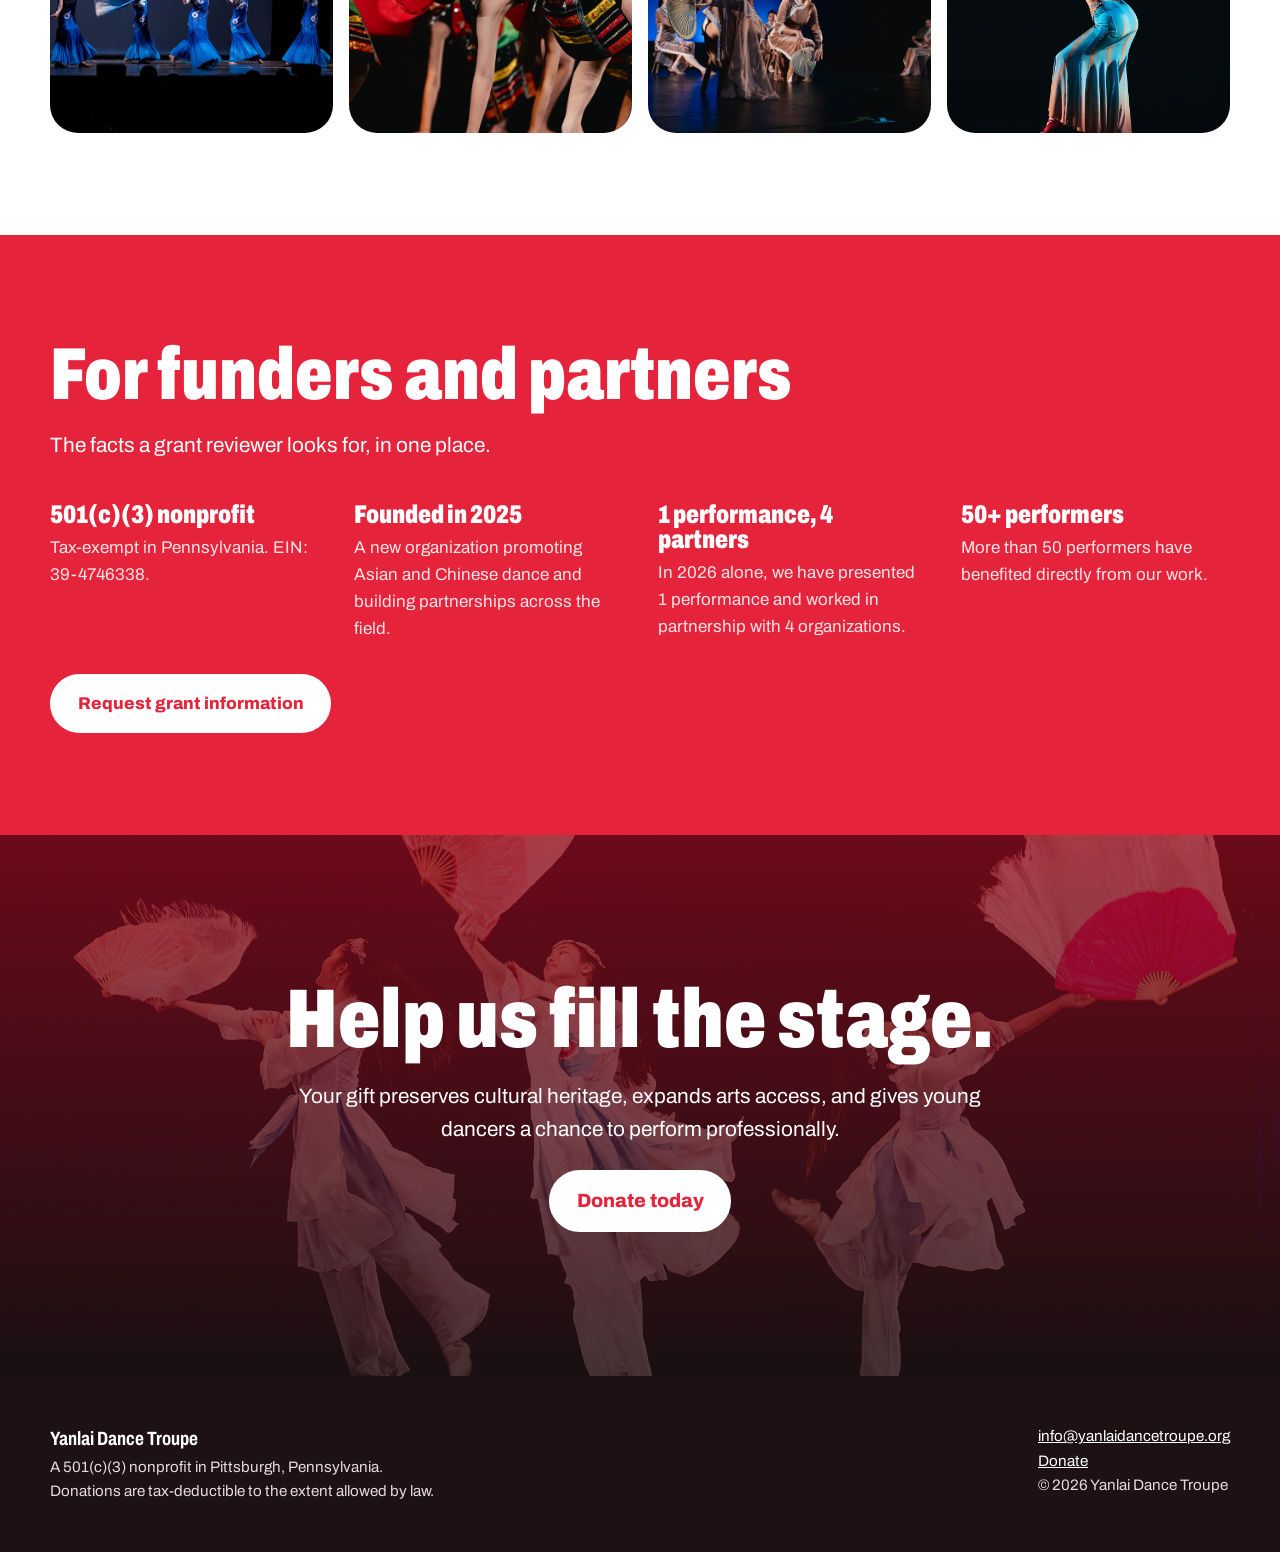
==== commit 3239077c: "Fix EIN for 501(c)(3) nonprofit in index.html Updated EIN for nonprofit status in funders section." ====
--- a/index.html
+++ b/index.html
@@ -10,7 +10,7 @@
 <div class="row"><h3 data-i18n="w3">Partnerships and education</h3><p data-i18n="w3p">We partner with local dance and performance organizations, and offer public performances and outreach that build cross-cultural understanding.</p></div></div></div></section>
 <section id="gallery"><div class="wrap"><h2 data-i18n="gal_h">Gallery</h2><p class="lead" data-i18n="gal_p">Moments from our stage. Tap a photo to enlarge it.</p><div class="grid"><button class="g" aria-label="Open photo 1"><img src="resources/gallery-1.jpg" alt="Yanlai Dance Troupe performance photo 1" loading="lazy"><span>Add resources/gallery-1.jpg</span></button><button class="g" aria-label="Open photo 2"><img src="resources/gallery-2.jpg" alt="Yanlai Dance Troupe performance photo 2" loading="lazy"><span>Add resources/gallery-2.jpg</span></button><button class="g" aria-label="Open photo 3"><img src="resources/gallery-3.jpg" alt="Yanlai Dance Troupe performance photo 3" loading="lazy"><span>Add resources/gallery-3.jpg</span></button><button class="g" aria-label="Open photo 4"><img src="resources/gallery-4.jpg" alt="Yanlai Dance Troupe performance photo 4" loading="lazy"><span>Add resources/gallery-4.jpg</span></button><button class="g" aria-label="Open photo 5"><img src="resources/gallery-5.jpg" alt="Yanlai Dance Troupe performance photo 5" loading="lazy"><span>Add resources/gallery-5.jpg</span></button><button class="g" aria-label="Open photo 6"><img src="resources/gallery-6.jpg" alt="Yanlai Dance Troupe performance photo 6" loading="lazy"><span>Add resources/gallery-6.jpg</span></button><button class="g" aria-label="Open photo 7"><img src="resources/gallery-7.jpg" alt="Yanlai Dance Troupe performance photo 7" loading="lazy"><span>Add resources/gallery-7.jpg</span></button><button class="g" aria-label="Open photo 8"><img src="resources/gallery-8.jpg" alt="Yanlai Dance Troupe performance photo 8" loading="lazy"><span>Add resources/gallery-8.jpg</span></button></div></div></section>
 <section class="stats" id="funders"><div class="wrap"><h2 data-i18n="fu_h">For funders and partners</h2><p class="lead" data-i18n="fu_p">The facts a grant reviewer looks for, in one place.</p><div class="facts">
-<div><h3 data-i18n="fa1">501(c)(3) nonprofit</h3><p data-i18n="fa1p">Tax-exempt in Pennsylvania. EIN: [add EIN].</p></div>
+<div><h3 data-i18n="fa1">501(c)(3) nonprofit</h3><p data-i18n="fa1p">Tax-exempt in Pennsylvania. EIN: 39-4746338.</p></div>
 <div><h3 data-i18n="fa2">Founded in 2025</h3><p data-i18n="fa2p">A new organization promoting Asian and Chinese dance and building partnerships across the field.</p></div>
 <div><h3 data-i18n="fa3">1 performance, 4 partners</h3><p data-i18n="fa3p">In 2026 alone, we have presented 1 performance and worked in partnership with 4 organizations.</p></div>
 <div><h3 data-i18n="fa4">50+ performers</h3><p data-i18n="fa4p">More than 50 performers have benefited directly from our work.</p></div></div>
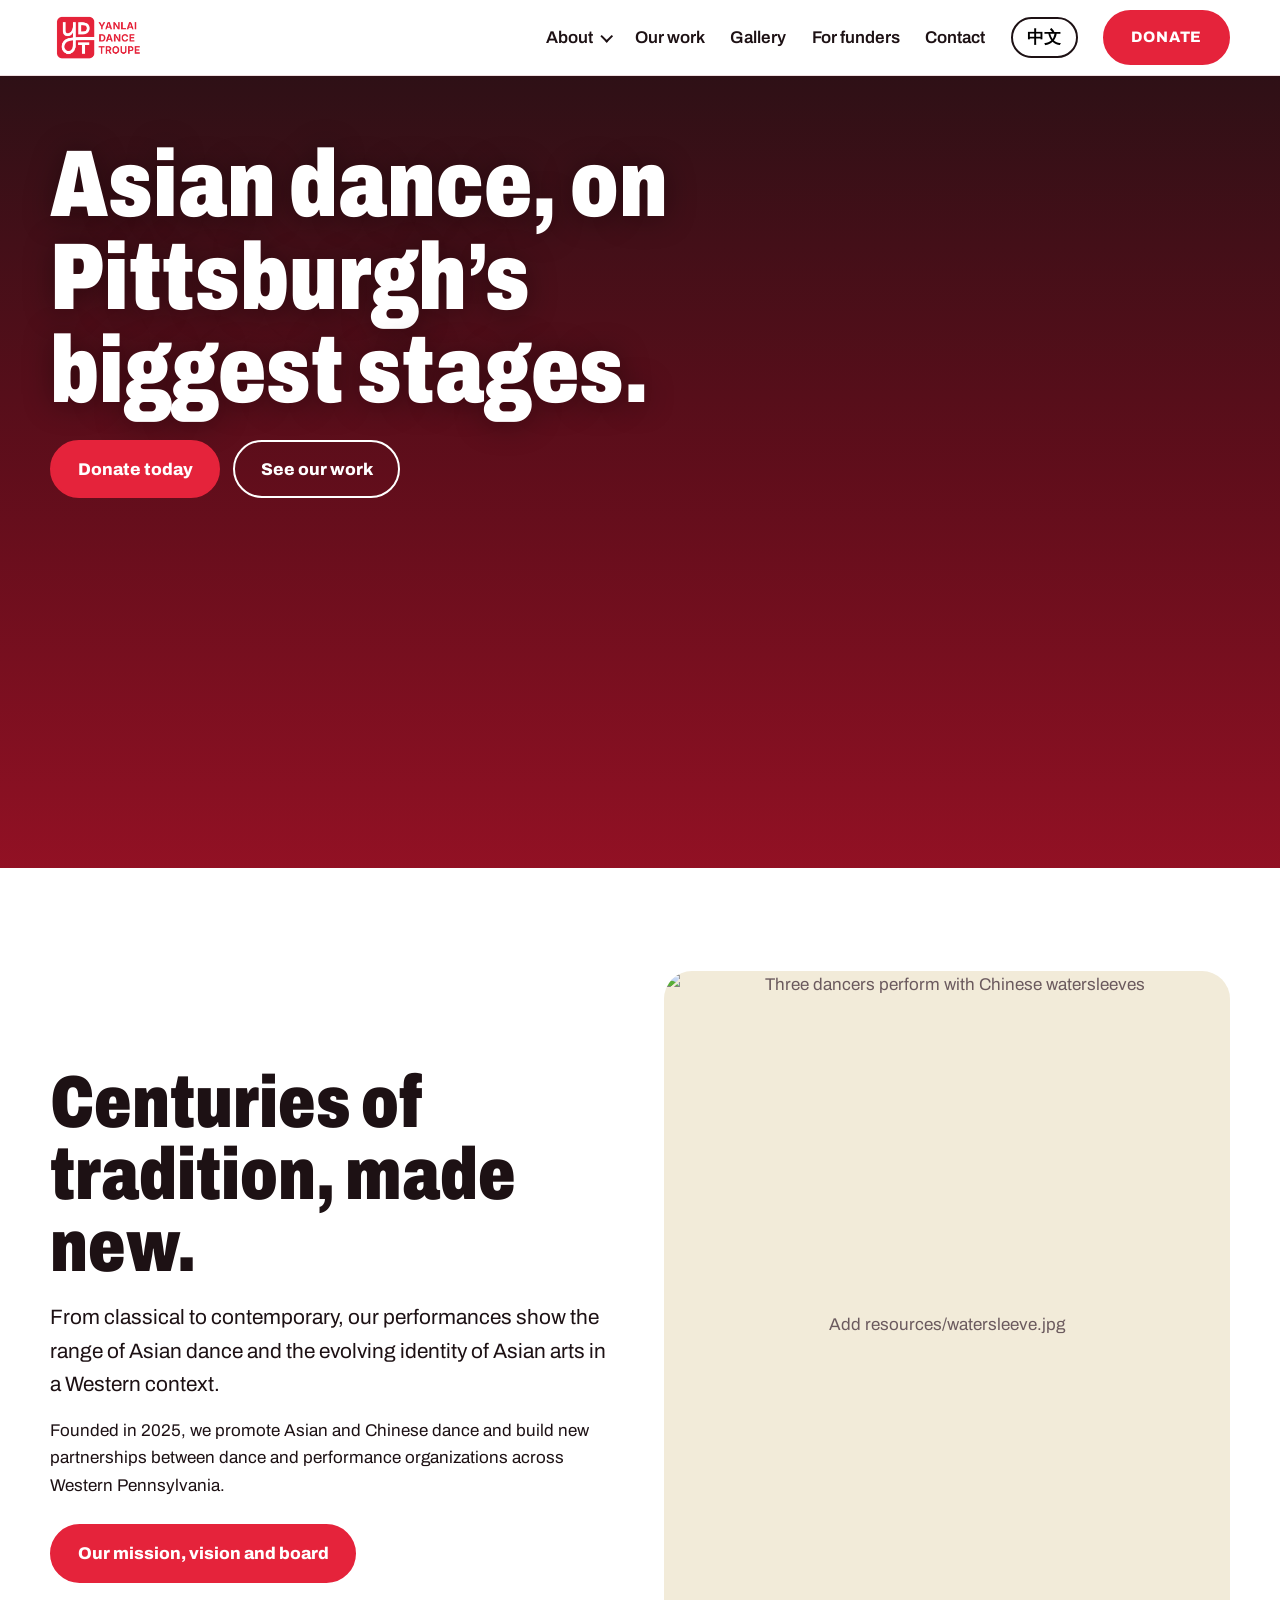
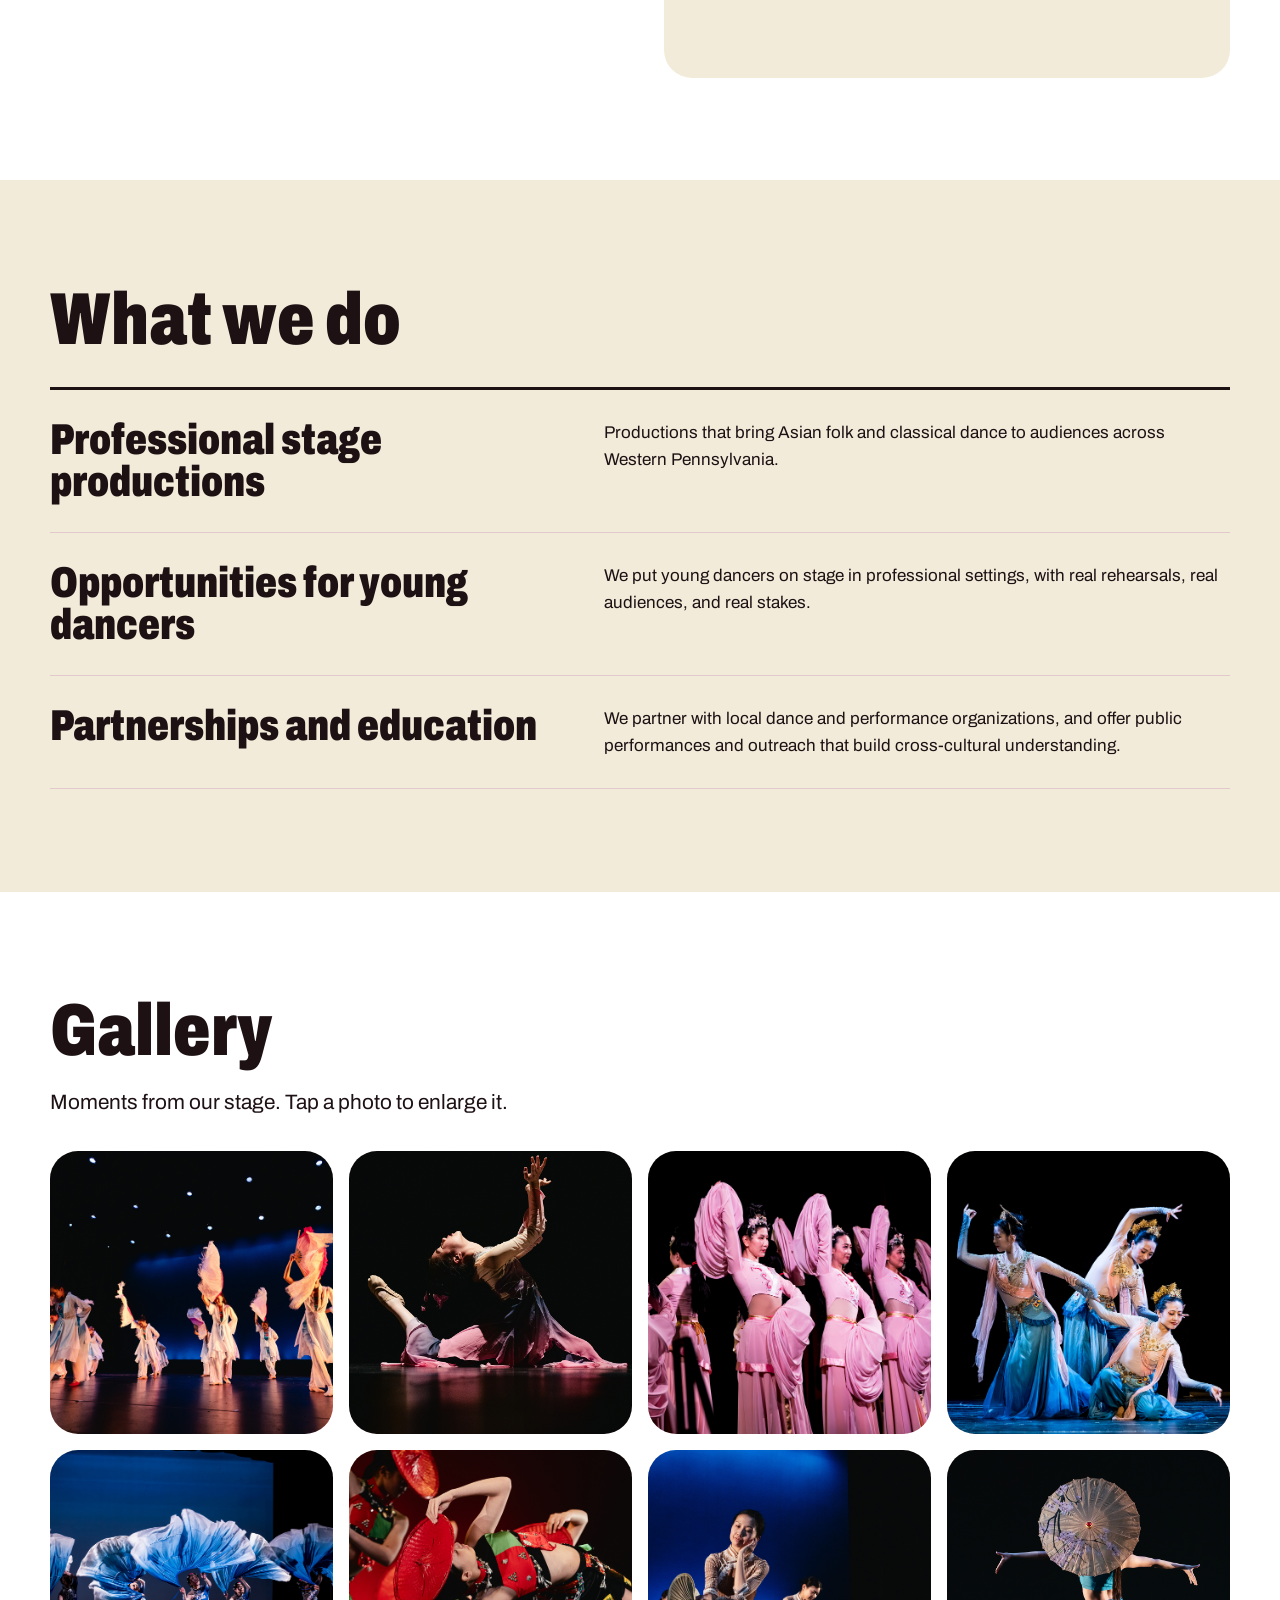
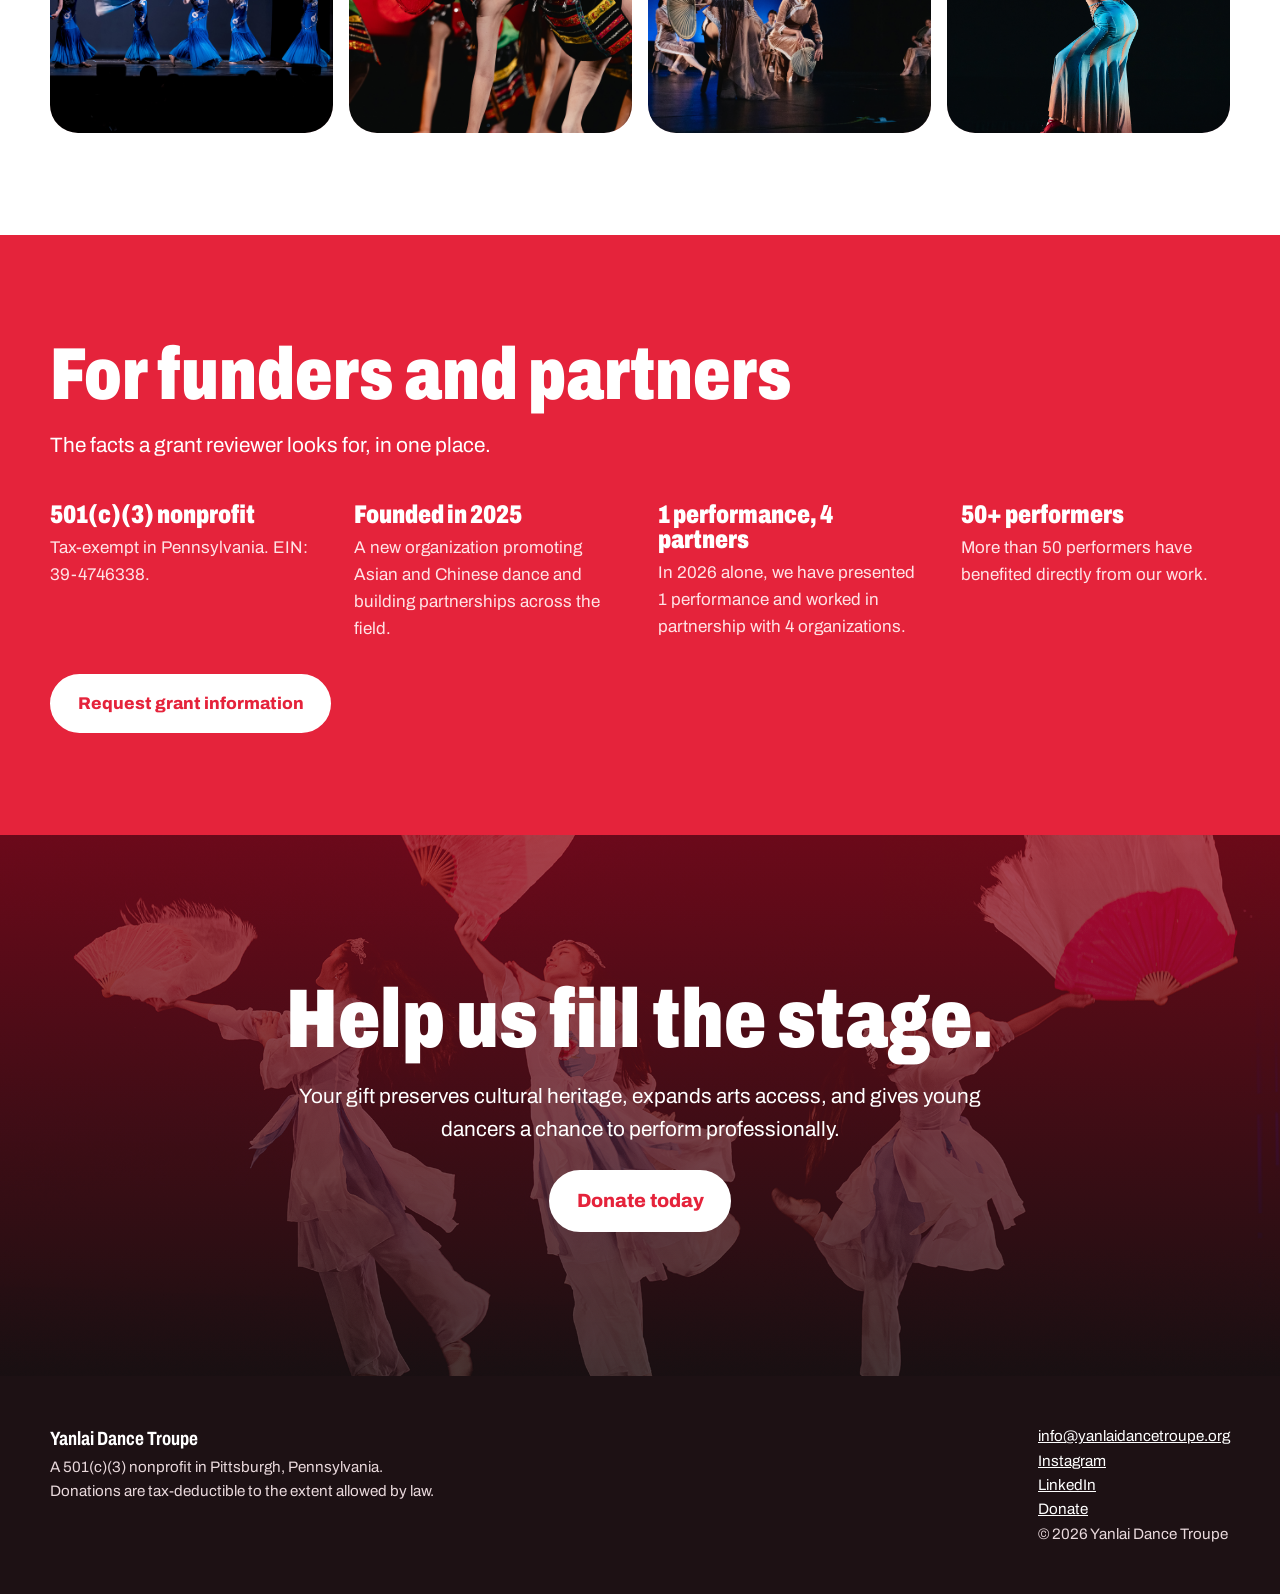
==== commit 18f07dc1: "Update footer with Instagram and LinkedIn links Added social media links to the footer." ====
--- a/index.html
+++ b/index.html
@@ -18,4 +18,5 @@
 <section class="give"><!-- Background photo: add resources/give-bg.jpg (tune darkness with --gv-shade in style.css) -->
 <div class="wrap"><h2 data-i18n="g_h">Help us fill the stage.</h2><p class="lead" data-i18n="g_p">Your gift preserves cultural heritage, expands arts access, and gives young dancers a chance to perform professionally.</p><a class="btn white" href="donate.html" data-i18n="cta1">Donate today</a></div></section>
 </main>
-<footer id="contact"><div class="wrap"><div><strong>Yanlai Dance Troupe</strong><p data-i18n="f_org">A 501(c)(3) nonprofit in Pittsburgh, Pennsylvania.<br>Donations are tax-deductible to the extent allowed by law.</p></div><div><p><a href="mailto:info@yanlaidancetroupe.org">info@yanlaidancetroupe.org</a><br><a href="donate.html" data-i18n="n_donate">Donate</a></p><p>&copy; 2026 Yanlai Dance Troupe</p></div></div></footer><dialog id="lb"><button aria-label="Close">&times;</button><img alt=""></dialog><script src="script.js"></script></body></html>
+<footer id="contact"><div class="wrap"><div><strong>Yanlai Dance Troupe</strong><p data-i18n="f_org">A 501(c)(3) nonprofit in Pittsburgh, Pennsylvania.<br>Donations are tax-deductible to the extent allowed by law.</p></div><div><p><a href="mailto:info@yanlaidancetroupe.org">info@yanlaidancetroupe.org</a><br><a href="https://www.instagram.com/yanlaidancetroupe">Instagram</a><br>
+<a href="https://www.linkedin.com/company/111006009">LinkedIn</a><br><a href="donate.html" data-i18n="n_donate">Donate</a></p><p>&copy; 2026 Yanlai Dance Troupe</p></div></div></footer><dialog id="lb"><button aria-label="Close">&times;</button><img alt=""></dialog><script src="script.js"></script></body></html>
